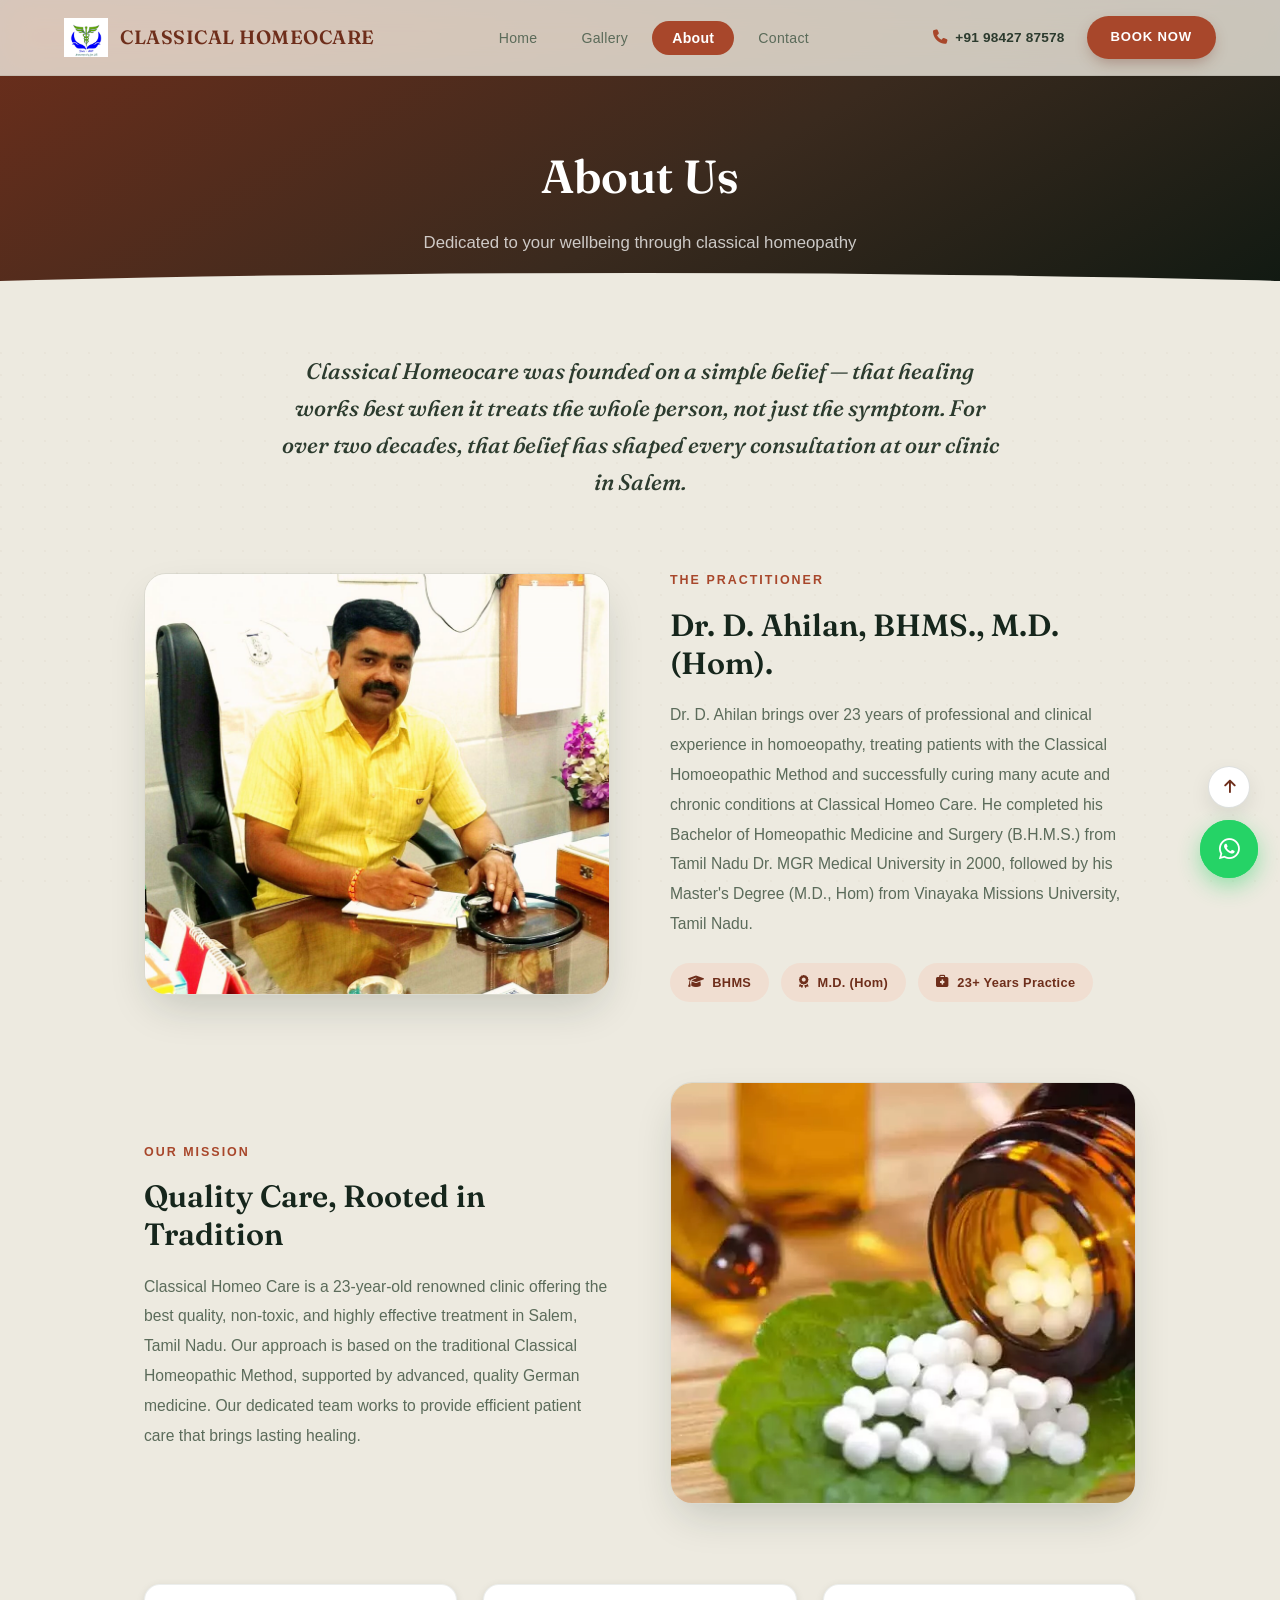
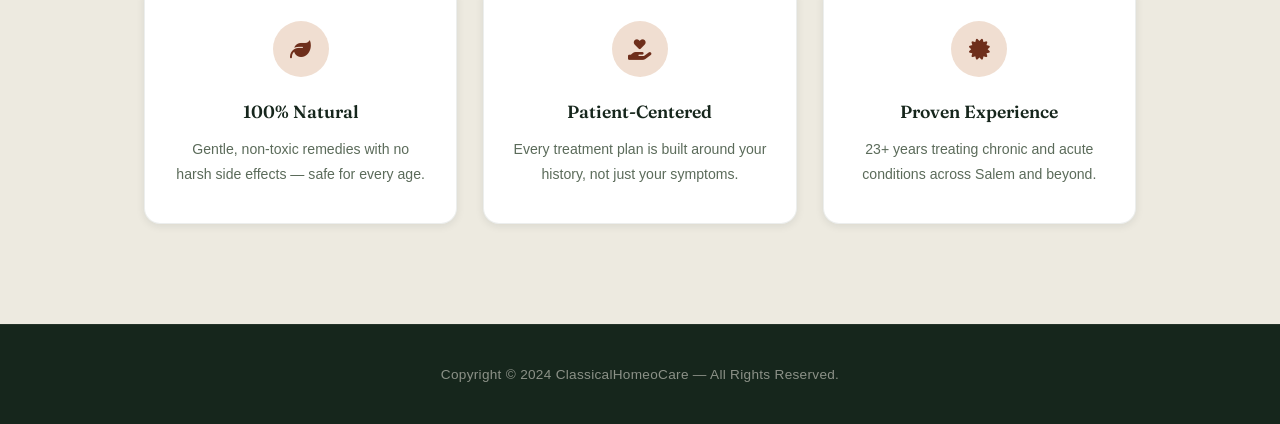
==== about/index.html @ ce307d92 "Add files via upload" ====
<!DOCTYPE html>
<html lang="en">
<head>
    <meta charset="UTF-8">
    <meta name="viewport" content="width=device-width,initial-scale=1.0">
    <meta name="description" content="Learn about Dr. D. Ahilan and Classical Homeocare - 23+ years of trusted homeopathic care in Salem, Tamil Nadu.">
    <link rel="shortcut icon" type="x-icon" href="../logo.png">
    <link rel="preconnect" href="https://fonts.googleapis.com">
    <link rel="preconnect" href="https://fonts.gstatic.com" crossorigin>
    <link href="https://fonts.googleapis.com/css2?family=Inter:wght@300;400;500;600;700&family=Fraunces:opsz,wght@9..144,500;9..144,600;9..144,700&display=swap" rel="stylesheet">
    <link rel="stylesheet" href="https://cdnjs.cloudflare.com/ajax/libs/font-awesome/6.5.1/css/all.min.css">
    <title>About — Classical Homeocare</title>
    <link rel="stylesheet" href="../style.css">
</head>
<body>
    <header class="header" id="header">
        <div class="logo-container">
            <img src="../logo.png" alt="Classical Homeocare Logo" class="logo-img">
            <a href="../" class="logo-text">CLASSICAL HOMEOCARE</a>
        </div>
        <nav class="navbar" id="navbar">
            <ul>
                <li><a href="/">Home</a></li>
                <li><a href="/gallery">Gallery</a></li>
                <li><a href="/about" class="active">About</a></li>
                <li><a href="/contact">Contact</a></li>
            </ul>
        </nav>
        <div class="header-actions">
            <a href="tel:+919842787578" class="nav-phone"><i class="fas fa-phone"></i> +91 98427 87578</a>
            <a href="https://wa.me/919842787578" target="_blank" class="nav-cta">Book Now</a>
        </div>
        <button id="menu-btn" class="menu-btn" aria-label="Toggle menu">☰</button>
    </header>

    <section class="page-hero">
        <h1>About Us</h1>
        <p>Dedicated to your wellbeing through classical homeopathy</p>
    </section>

    <section class="about-section">
        <div class="about-intro animate-on-scroll">
            <p>Classical Homeocare was founded on a simple belief — that healing works best when it treats the whole person, not just the symptom. For over two decades, that belief has shaped every consultation at our clinic in Salem.</p>
        </div>

        <div class="about-block animate-on-scroll">
            <div class="about-block-media">
                <img src="../ab1.png" alt="Dr. D. Ahilan">
            </div>
            <div class="about-block-text">
                <span class="block-eyebrow">The Practitioner</span>
                <h2>Dr. D. Ahilan, BHMS., M.D. (Hom).</h2>
                <p>Dr. D. Ahilan brings over 23 years of professional and clinical experience in homoeopathy, treating patients with the Classical Homoeopathic Method and successfully curing many acute and chronic conditions at Classical Homeo Care. He completed his Bachelor of Homeopathic Medicine and Surgery (B.H.M.S.) from Tamil Nadu Dr. MGR Medical University in 2000, followed by his Master's Degree (M.D., Hom) from Vinayaka Missions University, Tamil Nadu.</p>
                <div class="credentials-strip">
                    <span class="credential-chip"><i class="fas fa-graduation-cap"></i> BHMS</span>
                    <span class="credential-chip"><i class="fas fa-award"></i> M.D. (Hom)</span>
                    <span class="credential-chip"><i class="fas fa-briefcase-medical"></i> 23+ Years Practice</span>
                </div>
            </div>
        </div>

        <div class="about-block reverse animate-on-scroll">
            <div class="about-block-media">
                <img src="../ab2.jpg" alt="Classical Homeocare Clinic">
            </div>
            <div class="about-block-text">
                <span class="block-eyebrow">Our Mission</span>
                <h2>Quality Care, Rooted in Tradition</h2>
                <p>Classical Homeo Care is a 23-year-old renowned clinic offering the best quality, non-toxic, and highly effective treatment in Salem, Tamil Nadu. Our approach is based on the traditional Classical Homeopathic Method, supported by advanced, quality German medicine. Our dedicated team works to provide efficient patient care that brings lasting healing.</p>
            </div>
        </div>

        <div class="values-grid animate-on-scroll">
            <div class="value-card">
                <div class="value-icon"><i class="fas fa-leaf"></i></div>
                <h3>100% Natural</h3>
                <p>Gentle, non-toxic remedies with no harsh side effects — safe for every age.</p>
            </div>
            <div class="value-card">
                <div class="value-icon"><i class="fas fa-hand-holding-heart"></i></div>
                <h3>Patient-Centered</h3>
                <p>Every treatment plan is built around your history, not just your symptoms.</p>
            </div>
            <div class="value-card">
                <div class="value-icon"><i class="fas fa-certificate"></i></div>
                <h3>Proven Experience</h3>
                <p>23+ years treating chronic and acute conditions across Salem and beyond.</p>
            </div>
        </div>
    </section>

    <footer class="ft">
        <p>Copyright © 2024 ClassicalHomeoCare — All Rights Reserved.</p>
    </footer>

    <script src="../script.js"></script>
</body>
</html>
---- style.css ----
/* ═══════════════════════════════════════════════════════════
   Classical Homeocare — "Tincture" Design System
   An apothecary-glass identity: deep bottle-green grounds,
   brass dosage rings, and a rust tincture-red accent — built
   around the visual language of dilution and potency.
   ═══════════════════════════════════════════════════════════ */

/* ── Design Tokens ── */
:root {
  --paper:        #EDEAE0;
  --paper-deep:   #E1DCCB;
  --card:         #FFFFFF;
  --card-glass:   rgba(255, 255, 255, 0.88);
  --ink:          #16261C;
  --ink-soft:     #2C3B2E;
  --ink-mute:     #5B6B5A;
  --ink-faint:    #96A290;

  --sage:         #A8472B;
  --sage-deep:    #6E2E1B;
  --sage-light:   #C97A54;
  --sage-pale:    #F0DED1;

  --gold:         #B7942E;
  --gold-soft:    #DEC988;
  --clay:         #6E2E1B;
  --clay-deep:    #16261C;

  --evergreen:      #16261C;
  --evergreen-deep: #0D1811;

  --line:         rgba(22, 38, 28, 0.14);
  --line-soft:    rgba(22, 38, 28, 0.08);

  --shadow-xs:    0 1px 2px rgba(22,38,28,0.07);
  --shadow-sm:    0 2px 8px rgba(22,38,28,0.09);
  --shadow-md:    0 8px 24px -4px rgba(22,38,28,0.14);
  --shadow-lg:    0 18px 44px -10px rgba(22,38,28,0.2);
  --shadow-xl:    0 30px 70px -16px rgba(22,38,28,0.26);

  --radius-xs:    4px;
  --radius-sm:    10px;
  --radius-md:    16px;
  --radius-lg:    22px;
  --radius-pill:  999px;

  --ease:         cubic-bezier(0.4, 0, 0.2, 1);
  --ease-slow:    cubic-bezier(0.16, 1, 0.3, 1);
  --ease-bounce:  cubic-bezier(0.34, 1.56, 0.64, 1);
  --t:            0.3s var(--ease);
  --t-slow:       0.6s var(--ease-slow);

  --font-display: 'Fraunces', 'Playfair Display', Georgia, serif;
  --font-body:    'Work Sans', -apple-system, BlinkMacSystemFont, sans-serif;
  --max-width:    1200px;

  /* legacy variable aliases used elsewhere in the codebase */
  --primary: var(--sage);
  --bg: var(--paper);
}

/* ── Reset & Base ── */
*, *::before, *::after { box-sizing: border-box; margin: 0; padding: 0; }

html {
  scroll-behavior: smooth;
  font-size: 16px;
  -webkit-font-smoothing: antialiased;
  -moz-osx-font-smoothing: grayscale;
}

body {
  font-family: var(--font-body);
  color: var(--ink-soft);
  background-color: var(--paper);
  line-height: 1.7;
  overflow-x: hidden;
  position: relative;
}

/* faint botanical grain across the whole page */
body::before {
  content: '';
  position: fixed;
  inset: 0;
  pointer-events: none;
  z-index: 0;
  opacity: 0.5;
  background-image:
    radial-gradient(circle at 1px 1px, rgba(110,46,27,0.05) 1px, transparent 0);
  background-size: 22px 22px;
}

img { max-width: 100%; height: auto; display: block; }
a { color: inherit; text-decoration: none; transition: color var(--t); }
::selection { background: var(--sage-light); color: var(--sage-deep); }

::-webkit-scrollbar { width: 10px; }
::-webkit-scrollbar-track { background: var(--paper); }
::-webkit-scrollbar-thumb { background: var(--sage-light); border-radius: 10px; }

@media (prefers-reduced-motion: reduce) {
  *, *::before, *::after {
    animation-duration: 0.001ms !important;
    animation-iteration-count: 1 !important;
    transition-duration: 0.001ms !important;
    scroll-behavior: auto !important;
  }
}

/* ── Signature motif: potency ring (SVG data-uri) ── */
.ring-motif {
  position: absolute;
  inset: 0;
  pointer-events: none;
  z-index: 0;
}

.ring-motif svg { position: absolute; }

/* ── Scroll Reveal ── */
.animate-on-scroll {
  opacity: 0;
  transform: translateY(36px);
  transition: opacity 0.8s var(--ease-slow), transform 0.8s var(--ease-slow);
}
.animate-on-scroll.visible { opacity: 1; transform: translateY(0); }
.animate-on-scroll:nth-child(2) { transition-delay: 0.08s; }
.animate-on-scroll:nth-child(3) { transition-delay: 0.16s; }
.animate-on-scroll:nth-child(4) { transition-delay: 0.12s; }
.animate-on-scroll:nth-child(5) { transition-delay: 0.2s; }
.animate-on-scroll:nth-child(6) { transition-delay: 0.16s; }
.animate-on-scroll:nth-child(7) { transition-delay: 0.24s; }
.animate-on-scroll:nth-child(8) { transition-delay: 0.2s; }
.animate-on-scroll:nth-child(9) { transition-delay: 0.28s; }

/* ═══════════════════════════
   HEADER / NAVIGATION
   ═══════════════════════════ */
.header {
  position: fixed;
  top: 0;
  width: 100%;
  z-index: 1000;
  padding: 0 5%;
  height: 76px;
  background: rgba(237,234,224, 0.82);
  backdrop-filter: blur(18px) saturate(160%);
  -webkit-backdrop-filter: blur(18px) saturate(160%);
  border-bottom: 1px solid var(--line-soft);
  display: flex;
  align-items: center;
  justify-content: space-between;
  transition: all var(--t);
}

.header.scrolled {
  background: rgba(237,234,224, 0.97);
  box-shadow: var(--shadow-sm);
  height: 66px;
  border-bottom-color: var(--line);
}

.logo-container { display: flex; align-items: center; gap: 12px; }

.logo-img {
  width: 44px;
  height: 44px;
  object-fit: contain;
  transition: transform var(--t-slow);
}
.logo-container:hover .logo-img { transform: scale(1.05); }

.logo-text {
  font-family: var(--font-display);
  font-size: 1.2rem;
  font-weight: 600;
  color: var(--sage-deep);
  letter-spacing: 0.5px;
  white-space: nowrap;
}

.navbar ul { display: flex; list-style: none; gap: 4px; }

.navbar ul li a {
  font-size: 0.88rem;
  font-weight: 500;
  color: var(--ink-mute);
  position: relative;
  padding: 9px 20px;
  border-radius: var(--radius-pill);
  transition: all var(--t);
  letter-spacing: 0.3px;
}

.navbar ul li a:hover { color: var(--sage-deep); background: var(--sage-pale); }

.navbar ul li a.active {
  color: var(--card);
  background: var(--sage);
  font-weight: 600;
}

.menu-btn, #menu-btn {
  display: none;
  width: 44px;
  height: 44px;
  font-size: 1.3rem;
  background: var(--sage-pale);
  border: 1px solid var(--line);
  border-radius: var(--radius-sm);
  color: var(--sage-deep);
  cursor: pointer;
  transition: all var(--t);
  align-items: center;
  justify-content: center;
}
.menu-btn:hover, #menu-btn:hover { background: var(--sage); color: var(--card); }

.header-actions {
  display: flex;
  align-items: center;
  gap: 22px;
}

.nav-phone {
  display: flex;
  align-items: center;
  gap: 8px;
  font-size: 0.85rem;
  font-weight: 600;
  color: var(--ink-soft);
  letter-spacing: 0.2px;
  white-space: nowrap;
  transition: color var(--t);
}
.nav-phone i { color: var(--sage); font-size: 0.9rem; }
.nav-phone:hover { color: var(--sage-deep); }

.nav-cta {
  display: inline-flex;
  align-items: center;
  gap: 8px;
  padding: 10px 24px;
  background: var(--sage);
  color: var(--card);
  font-size: 0.82rem;
  font-weight: 700;
  letter-spacing: 0.8px;
  text-transform: uppercase;
  border-radius: var(--radius-pill);
  box-shadow: 0 6px 16px -4px rgba(110,46,27,0.4);
  transition: all var(--t);
  white-space: nowrap;
}
.nav-cta:hover { background: var(--sage-deep); transform: translateY(-2px); box-shadow: 0 10px 22px -4px rgba(110,46,27,0.45); }

/* ═══════════════════════════
   HERO SECTION
   ═══════════════════════════ */
.hero {
  position: relative;
  width: 100%;
  height: 92vh;
  min-height: 640px;
  overflow: hidden;
  display: flex;
  align-items: center;
  padding-top: 96px;
}

.hero .background-container {
  position: absolute;
  inset: 0;
  width: 100%;
  height: 100%;
  object-fit: cover;
  filter: brightness(0.5) saturate(1.02);
  transform: scale(1.05);
  animation: heroZoom 22s ease-in-out infinite alternate;
}

@keyframes heroZoom {
  from { transform: scale(1.05); }
  to { transform: scale(1.09); }
}

.hero-overlay {
  position: absolute;
  inset: 0;
  background: linear-gradient(
    100deg,
    rgba(9,17,12, 0.94) 0%,
    rgba(11,20,14, 0.82) 45%,
    rgba(11,20,14, 0.5) 75%,
    rgba(11,20,14, 0.32) 100%
  );
}

.hero-content, .context {
  position: relative;
  z-index: 2;
  max-width: 660px;
  padding: 0 5% 180px;
  color: var(--card);
}

.hero-eyebrow {
  display: inline-flex;
  align-items: center;
  gap: 10px;
  font-size: 0.76rem;
  font-weight: 600;
  letter-spacing: 2.5px;
  text-transform: uppercase;
  color: var(--gold-soft);
  text-shadow: 0 1px 8px rgba(0,0,0,0.4);
  margin-bottom: 22px;
  animation: fadeInUp 0.8s ease both;
}
.hero-eyebrow::before {
  content: '';
  width: 34px;
  height: 1px;
  background: var(--gold-soft);
}

.hero-content h1, .context h1 {
  font-family: var(--font-display);
  font-optical-sizing: auto;
  font-size: clamp(2.3rem, 5vw, 3.7rem);
  font-weight: 600;
  font-style: normal;
  line-height: 1.16;
  margin-bottom: 22px;
  animation: fadeInUp 0.8s 0.1s ease both;
  text-shadow: 0 2px 16px rgba(0,0,0,0.2);
}

.hero-content h1 em, .context h1 em {
  display: block;
  font-style: italic;
  font-weight: 500;
  color: var(--gold-soft);
}

.hero-content p, .context p {
  font-size: clamp(1rem, 2vw, 1.12rem);
  opacity: 0.96;
  text-shadow: 0 1px 10px rgba(0,0,0,0.45);
  margin-bottom: 38px;
  animation: fadeInUp 0.8s 0.24s ease both;
  line-height: 1.8;
  max-width: 500px;
}

.hero-actions {
  display: flex;
  align-items: stretch;
  gap: 16px;
  flex-wrap: wrap;
  animation: fadeInUp 0.8s 0.38s ease both;
}

/* CTA Buttons */
.btn,
.btn-ghost {
  display: inline-flex;
  align-items: center;
  justify-content: center;
  gap: 10px;
  padding: 16px 34px;
  border: 1px solid transparent;
  font-size: 0.82rem;
  font-weight: 700;
  font-family: var(--font-body);
  letter-spacing: 1px;
  text-transform: uppercase;
  border-radius: var(--radius-pill);
  cursor: pointer;
  transition: all var(--t);
  position: relative;
  overflow: hidden;
  line-height: 1;
  white-space: nowrap;
}

.btn {
  background: var(--sage);
  color: var(--card);
  box-shadow: 0 10px 30px -8px rgba(110,46,27,0.5);
}
.btn:hover { transform: translateY(-3px); box-shadow: 0 14px 36px -6px rgba(110,46,27,0.5); background: var(--sage-deep); }
.btn:active { transform: translateY(-1px); }

.btn-ghost {
  color: var(--ink);
  background: rgba(255,255,255,0.92);
  border-color: rgba(255,255,255,0.9);
}
.btn-ghost:hover { background: var(--card); transform: translateY(-3px); box-shadow: var(--shadow-md); }

/* Glass stat bar floating over the base of the hero photo */
.hero-stats-bar {
  position: absolute;
  left: 5%;
  right: 5%;
  bottom: 34px;
  z-index: 2;
  max-width: var(--max-width);
  margin: 0 auto;
  background: rgba(13,24,17, 0.58);
  backdrop-filter: blur(28px) brightness(0.4) saturate(110%);
  -webkit-backdrop-filter: blur(28px) brightness(0.4) saturate(110%);
  border: 1px solid rgba(255,255,255,0.14);
  border-radius: var(--radius-lg);
  box-shadow: var(--shadow-xl);
  padding: 24px 12px;
  animation: fadeInUp 0.8s 0.5s ease both;
}

/* ═══════════════════════════
   CONTENT WRAPPER
   ═══════════════════════════ */
.content { background: var(--paper); position: relative; z-index: 1; }

/* ═══════════════════════════
   INTRO SECTION
   ═══════════════════════════ */
.intro-section {
  padding: 110px 5%;
  background: var(--card);
  position: relative;
}
.intro-section::before {
  content: '';
  position: absolute;
  top: 0; left: 0; right: 0;
  height: 1px;
  background: linear-gradient(90deg, transparent, var(--gold-soft), var(--gold), var(--gold-soft), transparent);
}

.intro-content { max-width: 920px; margin: 0 auto; text-align: center; }

.intro-img {
  width: 100%;
  max-width: 600px;
  margin: 0 auto 44px;
  border-radius: var(--radius-lg);
  box-shadow: var(--shadow-xl);
  transition: transform var(--t-slow);
  border: 6px solid var(--card);
  outline: 1px solid var(--line);
}
.intro-img:hover { transform: scale(1.015); }

.intro-highlight {
  color: var(--clay-deep) !important;
  font-family: var(--font-display);
  font-size: 1.5rem !important;
  font-weight: 600 !important;
  margin-bottom: 18px;
  line-height: 1.5;
}

.intro-content p { font-size: 1.05rem; line-height: 1.9; color: var(--ink-mute); max-width: 700px; margin: 0 auto; }

/* ═══════════════════════════
   SECTION TITLE
   ═══════════════════════════ */
.section-title { text-align: center; margin-bottom: 60px; position: relative; }

.section-title h2 {
  font-family: var(--font-display);
  font-size: clamp(1.9rem, 3vw, 2.6rem);
  font-weight: 600;
  color: var(--sage-deep);
  margin-bottom: 14px;
  position: relative;
  display: inline-block;
}

/* Signature motif: dosage/potency rings, echoed behind every section heading */
.section-title h2::before {
  content: '';
  position: absolute;
  top: 50%;
  left: 50%;
  width: 150px;
  height: 150px;
  transform: translate(-50%, -52%);
  background:
    repeating-radial-gradient(circle,
      transparent 0px, transparent 9px,
      rgba(183,148,46,0.16) 10px, rgba(183,148,46,0.16) 11px);
  border-radius: 50%;
  z-index: -1;
  pointer-events: none;
}

.subtitle { display: flex; align-items: center; justify-content: center; gap: 16px; }
.subtitle-text { font-size: 0.95rem; color: var(--ink-mute); font-style: italic; letter-spacing: 0.5px; }
.dots, .left-dots, .right-dots { background: linear-gradient(90deg, transparent, var(--gold)); width: 56px; height: 1.5px; border-radius: 2px; }
.right-dots { background: linear-gradient(90deg, var(--gold), transparent); }

/* ═══════════════════════════
   STATS (inside hero-stats-bar)
   ═══════════════════════════ */
.stats-grid {
  position: relative;
  max-width: var(--max-width);
  margin: 0 auto;
  display: grid;
  grid-template-columns: repeat(4, 1fr);
  gap: 16px;
  text-align: center;
}
.stat-item { padding: 4px 12px; border-right: 1px solid rgba(255,255,255,0.16); }
.stat-item:last-child { border-right: none; }
.stat-number {
  font-family: var(--font-display);
  font-style: italic;
  font-size: clamp(1.5rem, 2.6vw, 2rem);
  font-weight: 600;
  color: var(--gold-soft);
  display: flex;
  align-items: baseline;
  justify-content: center;
  gap: 2px;
}
.stat-label {
  color: rgba(255,255,255,0.72);
  font-size: 0.72rem;
  letter-spacing: 0.5px;
  text-transform: uppercase;
  margin-top: 4px;
}

/* ═══════════════════════════
   WHY CHOOSE US
   ═══════════════════════════ */
.why-section { padding: 100px 5% 110px; background: var(--paper); }

.why-grid {
  max-width: var(--max-width);
  margin: 0 auto;
  display: grid;
  grid-template-columns: repeat(4, 1fr);
  gap: 26px;
}

.why-card {
  background: var(--card);
  border: 1px solid var(--line);
  border-top: 3px solid var(--sage);
  border-radius: var(--radius-md);
  padding: 38px 26px;
  text-align: center;
  box-shadow: var(--shadow-sm);
  transition: transform var(--t), box-shadow var(--t), border-color var(--t);
}
.why-card:hover { transform: translateY(-6px); box-shadow: var(--shadow-lg); }

.why-icon {
  width: 62px;
  height: 62px;
  margin: 0 auto 22px;
  border-radius: 50%;
  display: flex;
  align-items: center;
  justify-content: center;
  background: var(--sage-pale);
  color: var(--sage-deep);
  font-size: 1.35rem;
  box-shadow: 0 0 0 6px rgba(183,148,46,0.14);
}

.why-card h3 {
  font-family: var(--font-display);
  font-size: 1.12rem;
  font-weight: 600;
  color: var(--ink);
  margin-bottom: 10px;
}

.why-card p {
  font-size: 0.92rem;
  color: var(--ink-mute);
  line-height: 1.75;
}

/* ═══════════════════════════
   SLIDESHOW
   ═══════════════════════════ */
.slideshow-section { padding: 90px 5%; background: var(--paper-deep); }

.slideshow-container {
  max-width: 740px;
  margin: 0 auto;
  position: relative;
  border-radius: var(--radius-lg);
  overflow: hidden;
  box-shadow: var(--shadow-xl);
  border: 6px solid var(--card);
  aspect-ratio: 16 / 10;
  background: var(--ink);
}

.mySlides { display: none; animation: slideFade 0.6s ease; width: 100%; height: 100%; }

@keyframes slideFade {
  from { opacity: 0.4; transform: scale(1.02); }
  to { opacity: 1; transform: scale(1); }
}

.mySlides img { width: 100%; height: 100%; border-radius: 0; object-fit: cover; object-position: center; }

.prev, .next {
  position: absolute;
  top: 50%;
  transform: translateY(-50%);
  width: 48px;
  height: 48px;
  display: flex;
  align-items: center;
  justify-content: center;
  background: rgba(255,254,249,0.9);
  backdrop-filter: blur(8px);
  color: var(--sage-deep);
  border-radius: 50%;
  font-size: 1.15rem;
  cursor: pointer;
  box-shadow: var(--shadow-md);
  transition: all var(--t);
  border: 1px solid var(--line);
}
.prev { left: 16px; }
.next { right: 16px; }
.prev:hover, .next:hover { background: var(--sage); color: var(--card); transform: translateY(-50%) scale(1.08); }

.dots-container, .dot-container { text-align: center; padding: 26px 0; }

.dot {
  width: 9px; height: 9px; margin: 0 5px; border-radius: 50%;
  background: #D8CFBB; cursor: pointer; display: inline-block;
  transition: all var(--ease-bounce) 0.35s;
}
.dot.active, .dot:hover { background: var(--gold); transform: scale(1.4); box-shadow: 0 0 0 4px var(--gold-soft); }

/* ═══════════════════════════
   TREATMENTS SECTION
   ═══════════════════════════ */
.treatments-section { padding: 110px 5% 70px; background: var(--paper); }

.additional-info {
  display: grid;
  grid-template-columns: repeat(3, 1fr);
  gap: 26px;
  max-width: var(--max-width);
  margin: 0 auto;
}

.info-item {
  background: var(--card);
  border: 1px solid var(--line-soft);
  border-radius: var(--radius-md);
  overflow: hidden;
  box-shadow: var(--shadow-sm);
  transition: all var(--t);
  position: relative;
}
.info-item::before {
  content: '';
  position: absolute;
  top: 0; left: 0; right: 0; height: 3px;
  background: linear-gradient(90deg, var(--sage), var(--gold));
  transform: scaleX(0);
  transform-origin: left;
  transition: transform 0.5s var(--ease-slow);
  z-index: 1;
}
.info-item:hover::before { transform: scaleX(1); }
.info-item:hover { transform: translateY(-8px); box-shadow: var(--shadow-xl); border-color: var(--sage-light); }

.info-item img { width: 100%; height: 190px; object-fit: cover; transition: transform var(--t-slow); filter: saturate(1.02); }
.info-item:hover img { transform: scale(1.06); }

.info-item p { padding: 24px; font-size: 0.92rem; line-height: 1.75; text-align: left; color: var(--ink-mute); }
.info-item p b {
  display: block;
  font-family: var(--font-display);
  font-size: 1.2rem;
  font-weight: 600;
  color: var(--sage-deep);
  margin-bottom: 8px;
  text-align: left;
}

/* ═══════════════════════════
   TESTIMONIALS
   ═══════════════════════════ */
.testimonials-section { padding: 100px 5%; background: var(--paper-deep); }

.testimonial-track {
  max-width: var(--max-width);
  margin: 0 auto;
  display: grid;
  grid-template-columns: repeat(3, 1fr);
  gap: 24px;
}

.testimonial-card {
  background: var(--card);
  border-radius: var(--radius-md);
  padding: 34px 30px;
  box-shadow: var(--shadow-sm);
  border: 1px solid var(--line-soft);
  position: relative;
  transition: all var(--t);
}
.testimonial-card:hover { transform: translateY(-6px); box-shadow: var(--shadow-lg); }

.testimonial-mark {
  font-family: var(--font-display);
  font-size: 3rem;
  color: var(--gold-soft);
  line-height: 1;
  margin-bottom: 10px;
}

.testimonial-card p.quote { font-size: 0.95rem; color: var(--ink-mute); line-height: 1.8; margin-bottom: 20px; }

.testimonial-author { display: flex; align-items: center; gap: 12px; }
.testimonial-avatar {
  width: 42px; height: 42px; border-radius: 50%;
  background: var(--sage-pale);
  display: flex; align-items: center; justify-content: center;
  font-family: var(--font-display); font-weight: 600; color: var(--sage-deep);
  flex-shrink: 0;
}
.testimonial-name { font-weight: 600; font-size: 0.9rem; color: var(--ink); }
.testimonial-role { font-size: 0.78rem; color: var(--ink-faint); }
.testimonial-stars { color: var(--gold); font-size: 0.75rem; margin-top: 2px; }

/* ═══════════════════════════
   CONTACT / DOCTOR SECTION
   ═══════════════════════════ */
.contact-section {
  padding: 110px 5%;
  text-align: center;
  background: linear-gradient(150deg, var(--sage-deep) 0%, #3A2A1E 55%, var(--evergreen-deep) 100%);
  color: var(--card);
  position: relative;
  overflow: hidden;
}
.contact-section::before {
  content: '';
  position: absolute;
  top: -40%; right: -15%;
  width: 520px; height: 520px;
  border-radius: 50%;
  background: radial-gradient(circle, rgba(183,148,46,0.24), transparent 70%);
  pointer-events: none;
}
.contact-info { position: relative; z-index: 1; }

.circle-img {
  width: 200px; height: 200px; border-radius: 50%; object-fit: cover;
  border: 4px solid var(--gold);
  box-shadow: 0 0 0 8px rgba(183,148,46,0.22), var(--shadow-xl);
  margin: 0 auto 20px;
  transition: all var(--t-slow);
}
.circle-img:hover { transform: scale(1.05); box-shadow: 0 0 0 12px rgba(183,148,46,0.3), var(--shadow-xl); }

.doctor-name {
  font-family: var(--font-display);
  font-size: 1.4rem;
  font-weight: 600;
  margin-bottom: 4px;
}
.doctor-title { color: rgba(237,234,224,0.7); font-size: 0.88rem; letter-spacing: 0.4px; margin-bottom: 28px; }

.whatsapp-contact { margin-top: 10px; }

.whatsapp-link {
  display: inline-flex; align-items: center; gap: 12px;
  background: #25D366; color: white;
  padding: 16px 36px; border-radius: var(--radius-pill);
  font-size: 1rem; font-weight: 600;
  box-shadow: 0 4px 18px rgba(37,211,102,0.35);
  transition: all var(--t); letter-spacing: 0.3px;
}
.whatsapp-link:hover { background: #1EB954; transform: translateY(-3px); box-shadow: 0 8px 30px rgba(37,211,102,0.4); }

/* ═══════════════════════════
   FAQ
   ═══════════════════════════ */
.faq-section { padding: 100px 5%; background: var(--card); }
.faq-list { max-width: 780px; margin: 0 auto; display: flex; flex-direction: column; gap: 14px; }

.faq-item {
  border: 1px solid var(--line);
  border-radius: var(--radius-sm);
  background: var(--paper);
  overflow: hidden;
  transition: border-color var(--t), box-shadow var(--t);
}
.faq-item.open { border-color: var(--sage-light); box-shadow: var(--shadow-sm); }

.faq-question {
  width: 100%;
  display: flex;
  align-items: center;
  justify-content: space-between;
  gap: 16px;
  padding: 20px 24px;
  background: none;
  border: none;
  cursor: pointer;
  text-align: left;
  font-family: var(--font-body);
  font-size: 0.98rem;
  font-weight: 600;
  color: var(--ink);
}

.faq-icon {
  flex-shrink: 0;
  width: 30px; height: 30px;
  border-radius: 50%;
  background: var(--sage-pale);
  color: var(--sage-deep);
  display: flex; align-items: center; justify-content: center;
  font-size: 1rem;
  transition: transform var(--t), background var(--t), color var(--t);
}
.faq-item.open .faq-icon { transform: rotate(45deg); background: var(--sage); color: var(--card); }

.faq-answer {
  max-height: 0;
  overflow: hidden;
  transition: max-height 0.4s var(--ease-slow);
}
.faq-answer-inner { padding: 0 24px 22px; color: var(--ink-mute); font-size: 0.92rem; line-height: 1.8; }

/* ═══════════════════════════
   CLINIC INFO SECTION
   ═══════════════════════════ */
.clinic-info-section { background: var(--paper-deep); }

.contact1-details { padding: 70px 5% 30px; text-align: center; }

.clinic-name { font-family: var(--font-display); font-size: 1.7rem; font-weight: 600; color: var(--sage-deep); margin-bottom: 8px; }
.clinic-address { color: var(--ink-mute); font-size: 1rem; max-width: 500px; margin: 0 auto; line-height: 1.6; }

.info { padding: 20px 5% 70px; text-align: center; }
.working-hours-title { font-family: var(--font-display); font-size: 1.4rem; font-weight: 600; color: var(--ink); margin-bottom: 26px; }

.hours-container {
  display: grid;
  grid-template-columns: 1fr auto 1fr;
  max-width: 420px;
  margin: 0 auto;
  gap: 11px 20px;
  padding: 26px 34px;
  background: var(--card);
  border-radius: var(--radius-md);
  border: 1px solid var(--line);
  box-shadow: var(--shadow-sm);
}
.hours-day { text-align: right; font-weight: 600; font-size: 0.92rem; color: var(--ink); }
.h { text-align: center; color: var(--gold); }
.hours-time { text-align: left; font-size: 0.92rem; color: var(--ink-mute); }

/* ═══════════════════════════
   SOCIAL / FOLLOW SECTION
   ═══════════════════════════ */
.follow-us { text-align: center; padding: 60px 5% 80px; background: var(--paper-deep); }
.follow-us h2 { font-family: var(--font-display); font-size: 1.5rem; font-weight: 600; color: var(--ink); margin-bottom: 26px; }

.wrapper { display: flex; justify-content: center; gap: 16px; }

.button {
  width: 52px; height: 52px; border-radius: 50%;
  display: flex; align-items: center; justify-content: center;
  background: var(--card);
  border: 1px solid var(--line);
  transition: all var(--ease-bounce) 0.35s;
  box-shadow: var(--shadow-xs);
}
.button:hover { transform: translateY(-5px) scale(1.08); box-shadow: var(--shadow-lg); }
.button .icon { font-size: 1.15rem; color: var(--ink-mute); transition: color var(--t); }

.button:nth-child(1):hover { background: #1877F2; border-color: #1877F2; }
.button:nth-child(1):hover .icon { color: white; }
.button:nth-child(2):hover { background: linear-gradient(45deg, #f09433, #e6683c, #dc2743, #cc2366, #bc1888); border-color: transparent; }
.button:nth-child(2):hover .icon { color: white; }
.button:nth-child(3):hover { background: #25D366; border-color: #25D366; }
.button:nth-child(3):hover .icon { color: white; }

/* ═══════════════════════════
   FOOTER
   ═══════════════════════════ */
.ft {
  background: var(--ink);
  color: rgba(237,234,224,0.55);
  padding: 38px 5%;
  text-align: center;
  font-size: 0.85rem;
  border-top: 1px solid rgba(255,255,255,0.06);
  letter-spacing: 0.3px;
}

/* ═══════════════════════════
   FLOATING ACTION BUTTONS
   ═══════════════════════════ */
.floating-actions {
  position: fixed;
  right: 22px;
  bottom: 22px;
  z-index: 900;
  display: flex;
  flex-direction: column;
  align-items: center;
  gap: 12px;
}

.fab-whatsapp {
  width: 58px; height: 58px;
  border-radius: 50%;
  background: #25D366;
  color: white;
  display: flex; align-items: center; justify-content: center;
  font-size: 1.5rem;
  box-shadow: 0 8px 22px rgba(37,211,102,0.45);
  position: relative;
  transition: transform var(--t);
}
.fab-whatsapp:hover { transform: scale(1.08); }
.fab-whatsapp::after {
  content: '';
  position: absolute;
  inset: 0;
  border-radius: 50%;
  border: 2px solid #25D366;
  animation: fabPulse 2.4s ease-out infinite;
}
@keyframes fabPulse {
  0% { transform: scale(1); opacity: 0.7; }
  100% { transform: scale(1.7); opacity: 0; }
}

.fab-top {
  width: 42px; height: 42px;
  border-radius: 50%;
  background: var(--card);
  color: var(--sage-deep);
  border: 1px solid var(--line);
  display: flex; align-items: center; justify-content: center;
  font-size: 0.95rem;
  box-shadow: var(--shadow-md);
  cursor: pointer;
  opacity: 0;
  visibility: hidden;
  transform: translateY(10px);
  transition: all var(--t);
}
.fab-top.visible { opacity: 1; visibility: visible; transform: translateY(0); }
.fab-top:hover { background: var(--sage); color: var(--card); }

/* ═══════════════════════════
   PAGE HERO (Sub-pages)
   ═══════════════════════════ */
.page-hero {
  background: linear-gradient(150deg, var(--sage-deep) 0%, #3A2A1E 55%, var(--evergreen-deep) 100%);
  padding: 138px 5% 76px;
  text-align: center;
  color: var(--card);
  position: relative;
  overflow: hidden;
}
.page-hero::after {
  content: '';
  position: absolute;
  bottom: -60px; left: 50%;
  transform: translateX(-50%);
  width: 200%; height: 120px;
  background: var(--paper);
  border-radius: 50% 50% 0 0;
}
.page-hero h1 {
  font-family: var(--font-display);
  font-weight: 600;
  font-size: clamp(2.1rem, 4vw, 2.9rem);
  margin-bottom: 12px;
  position: relative;
}
.page-hero p { font-size: 1.05rem; opacity: 0.75; position: relative; }

/* ═══════════════════════════
   ABOUT PAGE
   ═══════════════════════════ */
.about-section { padding: 20px 5% 100px; max-width: 1120px; margin: 0 auto; }

.about-intro {
  max-width: 720px;
  margin: 0 auto 64px;
  text-align: center;
}
.about-intro p {
  font-family: var(--font-display);
  font-style: italic;
  font-weight: 500;
  font-size: clamp(1.15rem, 2vw, 1.4rem);
  color: var(--ink-soft);
  line-height: 1.65;
}

.about-block {
  display: grid;
  grid-template-columns: 1fr 1fr;
  gap: 60px;
  align-items: center;
  margin-bottom: 80px;
}
.about-block.reverse .about-block-media { order: 2; }
.about-block.reverse .about-block-text { order: 1; }

.about-block-media { border-radius: var(--radius-lg); overflow: hidden; box-shadow: var(--shadow-lg); border: 1px solid var(--line-soft); }
.about-block-media img {
  width: 100%;
  height: 420px;
  object-fit: cover;
  display: block;
  transition: transform var(--t-slow);
}
.about-block-media:hover img { transform: scale(1.04); }

.block-eyebrow {
  display: inline-block;
  font-size: 0.78rem;
  font-weight: 700;
  letter-spacing: 2px;
  text-transform: uppercase;
  color: var(--sage);
  margin-bottom: 14px;
}

.about-block-text h2 {
  font-family: var(--font-display);
  font-weight: 600;
  font-size: clamp(1.6rem, 2.4vw, 2rem);
  color: var(--ink);
  margin-bottom: 18px;
  line-height: 1.25;
}
.about-block-text p {
  font-size: 0.98rem;
  line-height: 1.9;
  color: var(--ink-mute);
}

.credentials-strip {
  display: flex;
  flex-wrap: wrap;
  gap: 12px;
  margin-top: 24px;
}
.credential-chip {
  display: inline-flex;
  align-items: center;
  gap: 8px;
  padding: 9px 18px;
  background: var(--sage-pale);
  color: var(--sage-deep);
  border-radius: var(--radius-pill);
  font-size: 0.8rem;
  font-weight: 600;
  letter-spacing: 0.3px;
}

/* Values row */
.values-grid {
  display: grid;
  grid-template-columns: repeat(3, 1fr);
  gap: 26px;
  margin-top: 20px;
}
.value-card {
  background: var(--card);
  border: 1px solid var(--line-soft);
  border-radius: var(--radius-md);
  padding: 36px 28px;
  text-align: center;
  box-shadow: var(--shadow-sm);
  transition: all var(--t);
}
.value-card:hover { transform: translateY(-8px); box-shadow: var(--shadow-lg); border-color: var(--sage-light); }
.value-icon {
  width: 56px; height: 56px;
  border-radius: 50%;
  background: var(--sage-pale);
  color: var(--sage-deep);
  display: flex; align-items: center; justify-content: center;
  font-size: 1.3rem;
  margin: 0 auto 20px;
}
.value-card h3 {
  font-family: var(--font-display);
  font-weight: 600;
  font-size: 1.1rem;
  color: var(--ink);
  margin-bottom: 10px;
}
.value-card p { font-size: 0.88rem; color: var(--ink-mute); line-height: 1.75; }

/* ═══════════════════════════
   GALLERY PAGE
   ═══════════════════════════ */
.gallery-section { padding: 20px 5% 90px; }

.gallery-intro {
  max-width: 700px;
  margin: 0 auto 40px;
  text-align: center;
}
.gallery-intro p {
  color: var(--ink-mute);
  font-size: 1rem;
  line-height: 1.8;
}

/* Filter tabs */
.gallery-filters {
  display: flex;
  flex-wrap: wrap;
  justify-content: center;
  gap: 10px;
  max-width: var(--max-width);
  margin: 0 auto 40px;
}
.gallery-filter {
  padding: 10px 22px;
  border-radius: var(--radius-pill);
  border: 1px solid var(--line);
  background: var(--card);
  color: var(--ink-mute);
  font-size: 0.85rem;
  font-weight: 600;
  letter-spacing: 0.3px;
  cursor: pointer;
  transition: all var(--t);
}
.gallery-filter:hover { border-color: var(--sage-light); color: var(--sage-deep); }
.gallery-filter.active { background: var(--sage); border-color: var(--sage); color: var(--card); }

.gallery-meta {
  display: flex;
  align-items: center;
  justify-content: space-between;
  max-width: var(--max-width);
  margin: 0 auto 22px;
  font-size: 0.82rem;
  color: var(--ink-faint);
  letter-spacing: 0.4px;
  text-transform: uppercase;
}
.gallery-meta span { color: var(--sage-deep); font-weight: 700; }

/* Editorial masonry via CSS columns */
.gallery-container {
  display: grid;
  grid-template-columns: repeat(3, 1fr);
  gap: 22px;
  max-width: var(--max-width);
  margin: 0 auto;
}

.gallery-item {
  position: relative;
  overflow: hidden;
  border-radius: var(--radius-md);
  box-shadow: var(--shadow-sm);
  transition: all var(--t);
  cursor: pointer;
  border: 1px solid var(--line-soft);
  aspect-ratio: 4 / 3.4;
}
.gallery-item:hover { transform: translateY(-6px); box-shadow: var(--shadow-lg); }
.gallery-item:focus-visible {
  outline: 2px solid var(--sage);
  outline-offset: 3px;
}
.gallery-item::after {
  content: '';
  position: absolute;
  inset: 0;
  background: linear-gradient(to top, rgba(22,38,28,0.72) 0%, rgba(22,38,28,0.1) 45%, transparent 65%);
  opacity: 0;
  transition: opacity var(--t);
}
.gallery-item:hover::after,
.gallery-item:focus-visible::after { opacity: 1; }

.gallery-caption {
  position: absolute;
  left: 18px;
  right: 18px;
  bottom: 16px;
  z-index: 1;
  display: flex;
  align-items: center;
  gap: 8px;
  color: var(--card);
  font-size: 0.85rem;
  font-weight: 600;
  letter-spacing: 0.3px;
  opacity: 0;
  transform: translateY(8px);
  transition: all var(--t);
}
.gallery-item:hover .gallery-caption,
.gallery-item:focus-visible .gallery-caption { opacity: 1; transform: translateY(0); }
.gallery-caption i { font-size: 0.78rem; color: var(--gold-soft); }

.gallery-item img {
  width: 100%;
  height: 100%;
  object-fit: cover;
  display: block;
  transition: transform 0.6s var(--ease-slow);
}
.gallery-item:hover img,
.gallery-item:focus-visible img { transform: scale(1.06); }

/* Lightbox */
.lightbox {
  position: fixed;
  inset: 0;
  z-index: 2000;
  background: rgba(13,24,17,0.92);
  display: flex;
  align-items: center;
  justify-content: center;
  opacity: 0;
  visibility: hidden;
  transition: opacity var(--t);
  padding: 5%;
}
.lightbox.open { opacity: 1; visibility: visible; }
.lightbox-frame {
  position: relative;
  display: flex;
  flex-direction: column;
  align-items: center;
  max-width: 90vw;
}
.lightbox img {
  max-width: 90vw;
  max-height: 78vh;
  border-radius: var(--radius-sm);
  box-shadow: var(--shadow-xl);
}
.lightbox-counter {
  margin-top: 16px;
  color: rgba(237,234,224,0.75);
  font-size: 0.82rem;
  letter-spacing: 1px;
  text-transform: uppercase;
}
.lightbox-close, .lightbox-prev, .lightbox-next {
  position: absolute;
  color: rgba(237,234,224,0.85);
  background: rgba(255,255,255,0.08);
  border: 1px solid rgba(255,255,255,0.2);
  border-radius: 50%;
  width: 46px; height: 46px;
  display: flex; align-items: center; justify-content: center;
  cursor: pointer;
  font-size: 1.1rem;
  transition: all var(--t);
}
.lightbox-close:hover, .lightbox-prev:hover, .lightbox-next:hover { background: var(--sage); color: var(--card); }
.lightbox-close { top: -58px; right: 0; }
.lightbox-prev { left: -60px; top: 40%; transform: translateY(-50%); }
.lightbox-next { right: -60px; top: 40%; transform: translateY(-50%); }

/* ═══════════════════════════
   KEYFRAME ANIMATIONS
   ═══════════════════════════ */
@keyframes fadeInUp { from { opacity: 0; transform: translateY(30px); } to { opacity: 1; transform: translateY(0); } }
@keyframes fadeIn { from { opacity: 0; } to { opacity: 1; } }

/* ═══════════════════════════
   RESPONSIVE — TABLET (1024px)
   ═══════════════════════════ */
@media (max-width: 1024px) {
  .additional-info { grid-template-columns: repeat(2, 1fr); }
  .gallery-container { grid-template-columns: repeat(2, 1fr); }
  .about-block { gap: 40px; }
  .about-block-media img { height: 340px; }
  .values-grid { gap: 18px; }
  .testimonial-track { grid-template-columns: repeat(2, 1fr); }
  .stats-grid { grid-template-columns: repeat(2, 1fr); row-gap: 30px; }
  .stat-item:nth-child(2) { border-right: none; }
  .intro-section, .treatments-section, .contact-section, .testimonials-section, .faq-section {
    padding-top: 76px;
    padding-bottom: 76px;
  }
}

/* ═══════════════════════════
   RESPONSIVE — MOBILE (768px)
   ═══════════════════════════ */
@media (max-width: 768px) {
  .menu-btn, #menu-btn { display: flex; }

  .navbar {
    position: absolute;
    top: 100%;
    left: 0; right: 0;
    background: rgba(237,234,224,0.98);
    backdrop-filter: blur(20px);
    box-shadow: var(--shadow-lg);
    max-height: 0;
    overflow: hidden;
    transition: max-height 0.4s var(--ease-slow);
    border-bottom-left-radius: var(--radius-md);
    border-bottom-right-radius: var(--radius-md);
    border-top: 1px solid var(--line-soft);
  }
  .navbar.active { max-height: 400px; }
  .navbar ul { flex-direction: column; padding: 16px 20px; gap: 4px; }
  .navbar ul li a { display: block; padding: 14px 18px; border-radius: var(--radius-sm); font-size: 1rem; }

  .header-actions { gap: 10px; }
  .nav-phone { display: none; }
  .nav-cta { padding: 9px 16px; font-size: 0.72rem; }

  .hero { height: 84vh; min-height: 560px; padding-top: 84px; }
  .btn, .btn-ghost { padding: 14px 30px; font-size: 0.78rem; }

  .hero-stats-bar { padding: 16px 8px; bottom: 20px; border-radius: var(--radius-md); }
  .stat-item { padding: 2px 6px; }

  .why-grid { grid-template-columns: repeat(2, 1fr); }
  .why-section { padding: 76px 5% 80px; }

  .additional-info { grid-template-columns: 1fr; gap: 18px; }
  .testimonial-track { grid-template-columns: 1fr; }
  .gallery-container { grid-template-columns: repeat(2, 1fr); gap: 14px; }
  .gallery-filters { gap: 8px; }
  .gallery-filter { padding: 8px 16px; font-size: 0.8rem; }

  .stats-grid { grid-template-columns: repeat(2, 1fr); }

  .circle-img { width: 160px; height: 160px; }
  .slideshow-container { max-width: 92%; }

  .intro-section, .treatments-section, .contact-section, .contact1-details,
  .info, .gallery-section, .testimonials-section, .faq-section {
    padding-top: 58px;
    padding-bottom: 58px;
  }

  .about-block { grid-template-columns: 1fr; gap: 26px; margin-bottom: 50px; }
  .about-block.reverse .about-block-media,
  .about-block.reverse .about-block-text { order: initial; }
  .about-block-media img { height: 260px; }
  .values-grid { grid-template-columns: 1fr; gap: 18px; }

  .page-hero { padding: 112px 5% 52px; }
  .hours-container { padding: 20px 22px; }

  .floating-actions { right: 16px; bottom: 16px; }
  .fab-whatsapp { width: 52px; height: 52px; font-size: 1.35rem; }

  .lightbox-frame { max-width: 100vw; }
  .lightbox img { max-height: 68vh; }
  .lightbox-prev, .lightbox-next { width: 40px; height: 40px; background: rgba(13,24,17,0.55); }
  .lightbox-close { top: -50px; right: 0; width: 40px; height: 40px; }
  .lightbox-prev { left: 8px; top: 34vh; }
  .lightbox-next { right: 8px; top: 34vh; }
}

/* ═══════════════════════════
   RESPONSIVE — SMALL MOBILE (480px)
   ═══════════════════════════ */
@media (max-width: 480px) {
  .hero { height: 68vh; min-height: 420px; padding-top: 76px; }
  .logo-text { font-size: 0.92rem; letter-spacing: 0.5px; }
  .logo-img { width: 36px; height: 36px; }
  .header { height: 62px; padding: 0 4%; }

  .section-title h2 { font-size: 1.55rem; }
  .info-item img { height: 160px; }

  .why-grid { grid-template-columns: 1fr; }
  .why-card { padding: 30px 22px; }

  .gallery-container { grid-template-columns: 1fr; gap: 16px; }
  .gallery-item { aspect-ratio: 16 / 10; }

  .stats-grid { grid-template-columns: 1fr 1fr; gap: 22px 12px; }
  .stat-number { font-size: 1.7rem; }

  .intro-section, .treatments-section, .contact-section, .contact1-details, .info,
  .testimonials-section, .faq-section {
    padding-top: 42px;
    padding-bottom: 42px;
  }

  .about-block-media img { height: 200px; }
  .value-card { padding: 28px 20px; }

  .page-hero { padding: 96px 5% 42px; }
  .page-hero h1 { font-size: 1.6rem; }

  .whatsapp-link { padding: 14px 28px; font-size: 0.9rem; }

  .hours-container { gap: 8px 12px; padding: 18px; }
  .hours-day, .hours-time { font-size: 0.85rem; }

  .faq-question { font-size: 0.9rem; padding: 16px 18px; }
  .faq-answer-inner { padding: 0 18px 18px; }
}

/* ═══════════════════════════
   EXTRA-NARROW PHONES
   ═══════════════════════════ */
@media (max-width: 360px) {
  .logo-container { gap: 8px; }
  .logo-text { font-size: 0.78rem; letter-spacing: 0.2px; }
  .logo-img { width: 30px; height: 30px; }
  .header { padding: 0 3%; }
  .nav-cta { padding: 8px 12px; font-size: 0.66rem; letter-spacing: 0.4px; }

  .hero-content h1, .context h1 { font-size: 1.9rem; }
  .stats-grid { grid-template-columns: 1fr 1fr; gap: 18px 8px; }
  .stat-number { font-size: 1.4rem; }
}
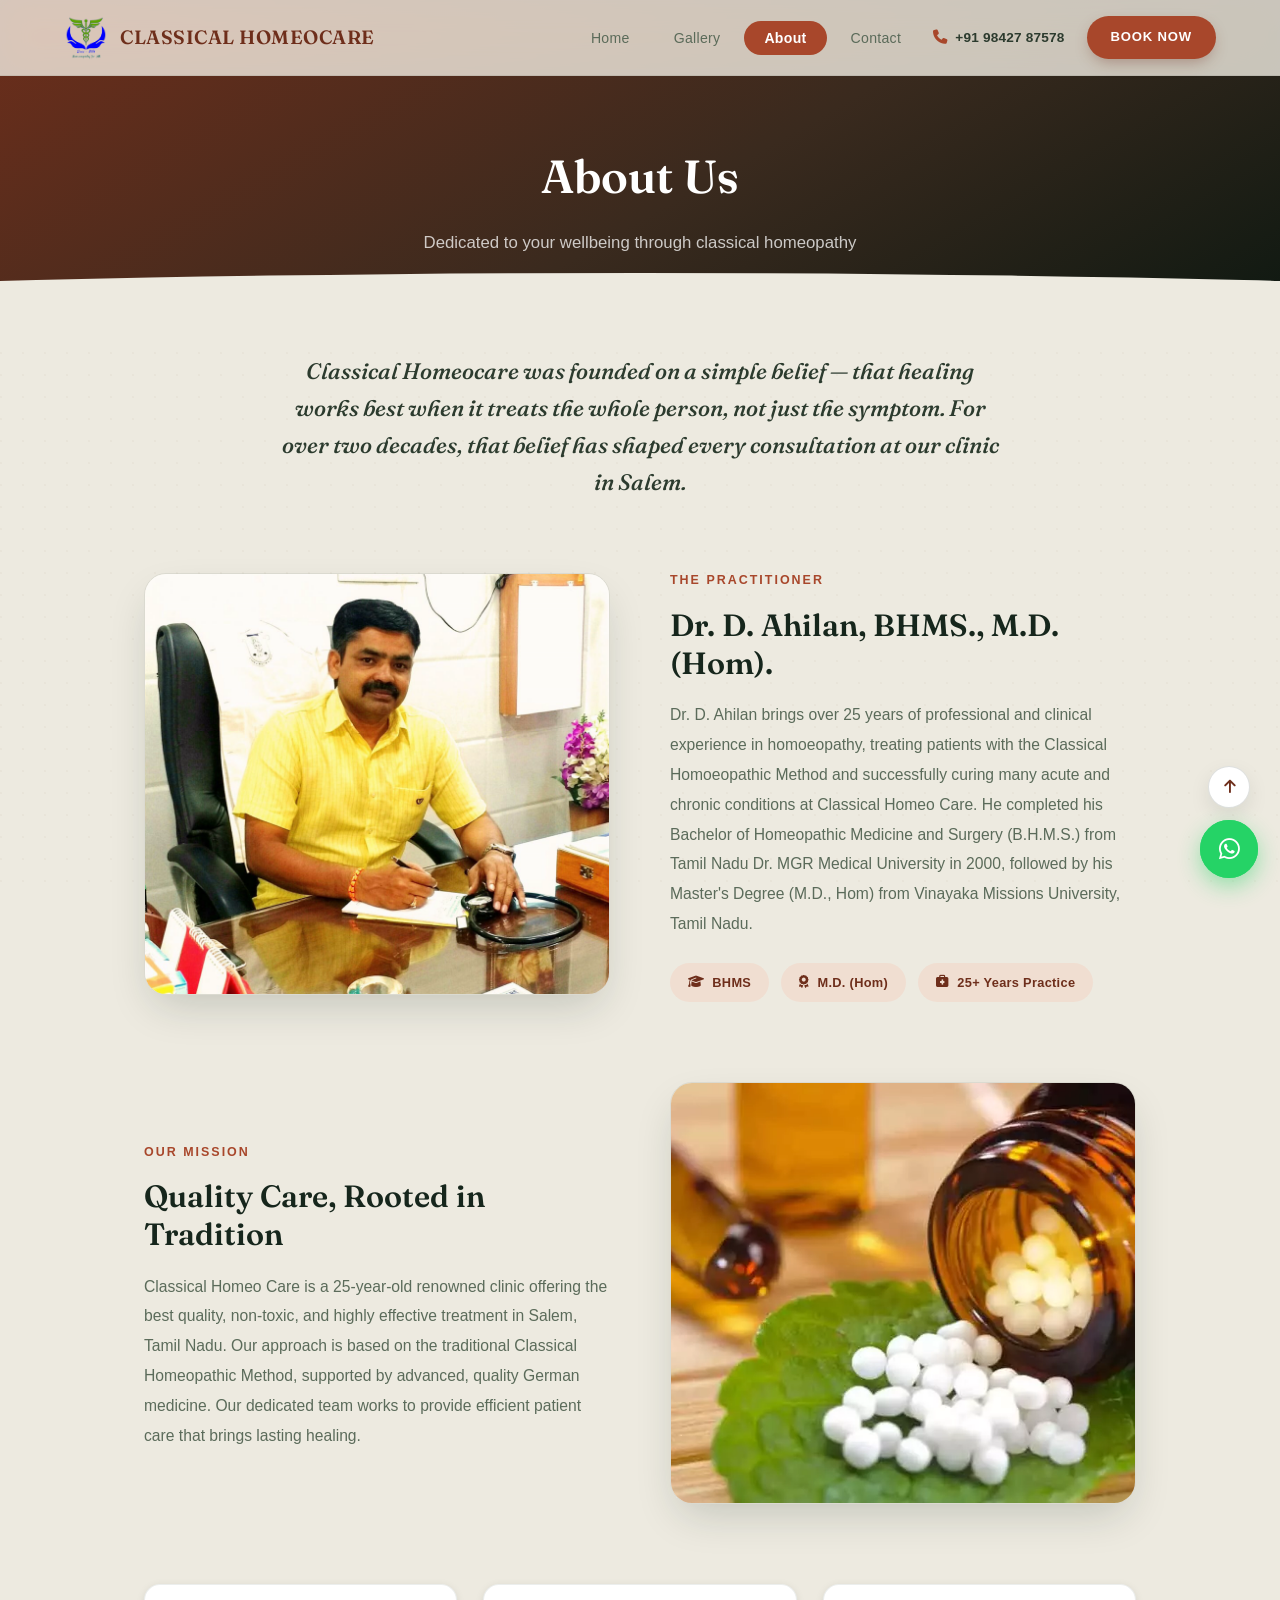
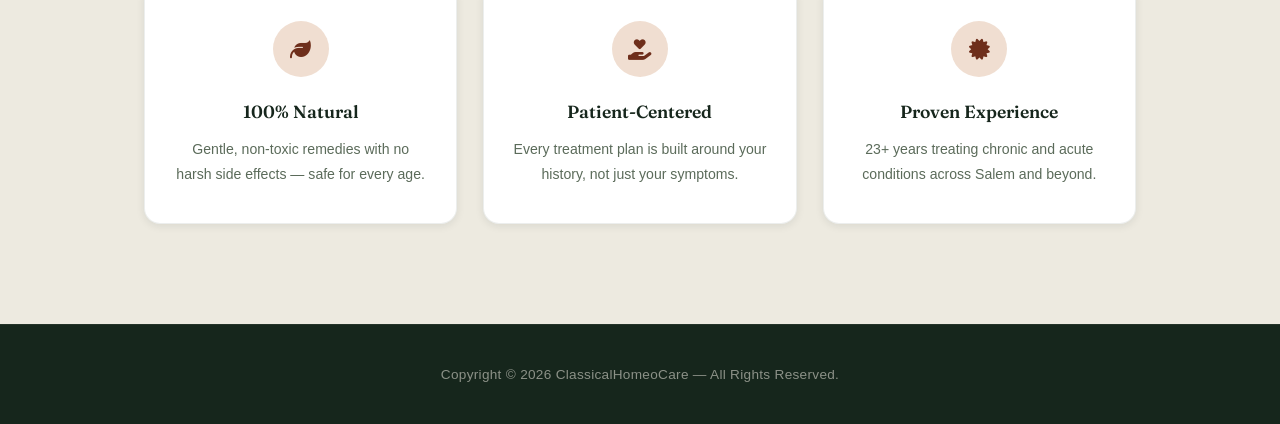
==== commit 6bfda99a: "Add files via upload" ====
--- a/about/index.html
+++ b/about/index.html
@@ -50,11 +50,11 @@
             <div class="about-block-text">
                 <span class="block-eyebrow">The Practitioner</span>
                 <h2>Dr. D. Ahilan, BHMS., M.D. (Hom).</h2>
-                <p>Dr. D. Ahilan brings over 23 years of professional and clinical experience in homoeopathy, treating patients with the Classical Homoeopathic Method and successfully curing many acute and chronic conditions at Classical Homeo Care. He completed his Bachelor of Homeopathic Medicine and Surgery (B.H.M.S.) from Tamil Nadu Dr. MGR Medical University in 2000, followed by his Master's Degree (M.D., Hom) from Vinayaka Missions University, Tamil Nadu.</p>
+                <p>Dr. D. Ahilan brings over 25 years of professional and clinical experience in homoeopathy, treating patients with the Classical Homoeopathic Method and successfully curing many acute and chronic conditions at Classical Homeo Care. He completed his Bachelor of Homeopathic Medicine and Surgery (B.H.M.S.) from Tamil Nadu Dr. MGR Medical University in 2000, followed by his Master's Degree (M.D., Hom) from Vinayaka Missions University, Tamil Nadu.</p>
                 <div class="credentials-strip">
                     <span class="credential-chip"><i class="fas fa-graduation-cap"></i> BHMS</span>
                     <span class="credential-chip"><i class="fas fa-award"></i> M.D. (Hom)</span>
-                    <span class="credential-chip"><i class="fas fa-briefcase-medical"></i> 23+ Years Practice</span>
+                    <span class="credential-chip"><i class="fas fa-briefcase-medical"></i> 25+ Years Practice</span>
                 </div>
             </div>
         </div>
@@ -66,7 +66,7 @@
             <div class="about-block-text">
                 <span class="block-eyebrow">Our Mission</span>
                 <h2>Quality Care, Rooted in Tradition</h2>
-                <p>Classical Homeo Care is a 23-year-old renowned clinic offering the best quality, non-toxic, and highly effective treatment in Salem, Tamil Nadu. Our approach is based on the traditional Classical Homeopathic Method, supported by advanced, quality German medicine. Our dedicated team works to provide efficient patient care that brings lasting healing.</p>
+                <p>Classical Homeo Care is a 25-year-old renowned clinic offering the best quality, non-toxic, and highly effective treatment in Salem, Tamil Nadu. Our approach is based on the traditional Classical Homeopathic Method, supported by advanced, quality German medicine. Our dedicated team works to provide efficient patient care that brings lasting healing.</p>
             </div>
         </div>
 
@@ -90,7 +90,7 @@
     </section>
 
     <footer class="ft">
-        <p>Copyright © 2024 ClassicalHomeoCare — All Rights Reserved.</p>
+        <p>Copyright © 2026 ClassicalHomeoCare — All Rights Reserved.</p>
     </footer>
 
     <script src="../script.js"></script>
--- a/style.css
+++ b/style.css
@@ -151,6 +151,8 @@
   display: flex;
   align-items: center;
   justify-content: space-between;
+  gap: 12px;
+  flex-wrap: nowrap;
   transition: all var(--t);
 }
 
@@ -161,12 +163,13 @@
   border-bottom-color: var(--line);
 }
 
-.logo-container { display: flex; align-items: center; gap: 12px; }
+.logo-container { display: flex; align-items: center; gap: 12px; min-width: 0; flex: 1 1 auto; }
 
 .logo-img {
   width: 44px;
   height: 44px;
   object-fit: contain;
+  flex-shrink: 0;
   transition: transform var(--t-slow);
 }
 .logo-container:hover .logo-img { transform: scale(1.05); }
@@ -178,6 +181,9 @@
   color: var(--sage-deep);
   letter-spacing: 0.5px;
   white-space: nowrap;
+  overflow: hidden;
+  text-overflow: ellipsis;
+  min-width: 0;
 }
 
 .navbar ul { display: flex; list-style: none; gap: 4px; }
@@ -214,6 +220,7 @@
   transition: all var(--t);
   align-items: center;
   justify-content: center;
+  flex-shrink: 0;
 }
 .menu-btn:hover, #menu-btn:hover { background: var(--sage); color: var(--card); }
 
@@ -221,6 +228,7 @@
   display: flex;
   align-items: center;
   gap: 22px;
+  flex-shrink: 0;
 }
 
 .nav-phone {
@@ -1334,12 +1342,37 @@
   .navbar ul { flex-direction: column; padding: 16px 20px; gap: 4px; }
   .navbar ul li a { display: block; padding: 14px 18px; border-radius: var(--radius-sm); font-size: 1rem; }
 
-  .header-actions { gap: 10px; }
+  .header-actions { gap: 8px; }
   .nav-phone { display: none; }
-  .nav-cta { padding: 9px 16px; font-size: 0.72rem; }
-
-  .hero { height: 84vh; min-height: 560px; padding-top: 84px; }
+  .nav-cta { padding: 9px 14px; font-size: 0.7rem; letter-spacing: 0.4px; }
+
+  .hero {
+    height: auto;
+    min-height: 560px;
+    padding-top: 84px;
+    padding-bottom: 36px;
+    flex-direction: column;
+    justify-content: flex-start;
+  }
   .btn, .btn-ghost { padding: 14px 30px; font-size: 0.78rem; }
+  .hero-content, .context { padding-bottom: 28px; }
+
+  .hero-stats-bar {
+    position: static;
+    left: auto; right: auto; bottom: auto;
+    width: 90%;
+    margin: 24px auto 0;
+  }
+  .hero-actions {
+    flex-direction: column;
+    align-items: stretch;
+    width: 100%;
+    max-width: 340px;
+  }
+  .btn, .btn-ghost {
+    width: 100%;
+    justify-content: center;
+  }
 
   .hero-stats-bar { padding: 16px 8px; bottom: 20px; border-radius: var(--radius-md); }
   .stat-item { padding: 2px 6px; }
@@ -1388,10 +1421,11 @@
    RESPONSIVE — SMALL MOBILE (480px)
    ═══════════════════════════ */
 @media (max-width: 480px) {
-  .hero { height: 68vh; min-height: 420px; padding-top: 76px; }
-  .logo-text { font-size: 0.92rem; letter-spacing: 0.5px; }
-  .logo-img { width: 36px; height: 36px; }
-  .header { height: 62px; padding: 0 4%; }
+  .hero { height: auto; min-height: 460px; padding-top: 76px; }
+  .logo-text { font-size: 0.78rem; letter-spacing: 0.2px; }
+  .logo-img { width: 32px; height: 32px; }
+  .header { height: 62px; padding: 0 3%; gap: 8px; }
+  .nav-cta { padding: 8px 12px; font-size: 0.64rem; letter-spacing: 0.3px; }
 
   .section-title h2 { font-size: 1.55rem; }
   .info-item img { height: 160px; }
@@ -1439,4 +1473,4 @@
   .hero-content h1, .context h1 { font-size: 1.9rem; }
   .stats-grid { grid-template-columns: 1fr 1fr; gap: 18px 8px; }
   .stat-number { font-size: 1.4rem; }
-}
+}
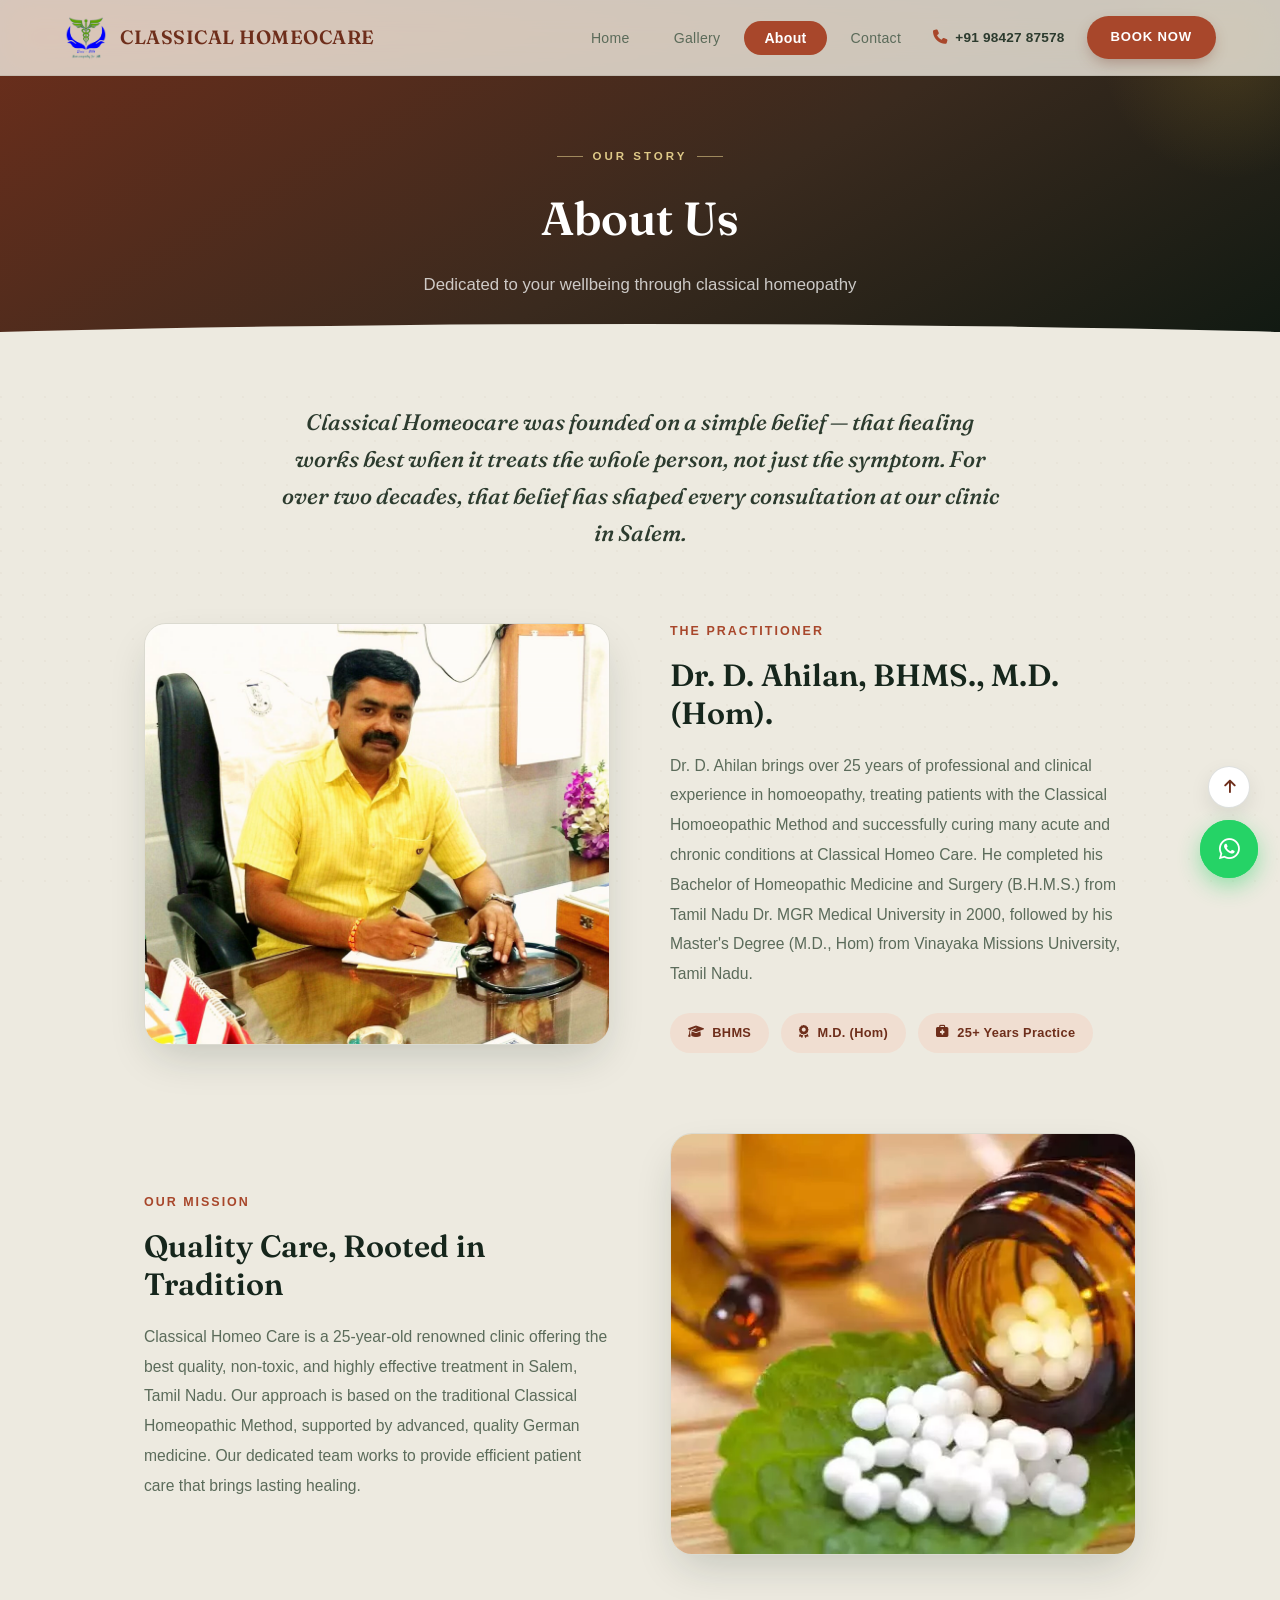
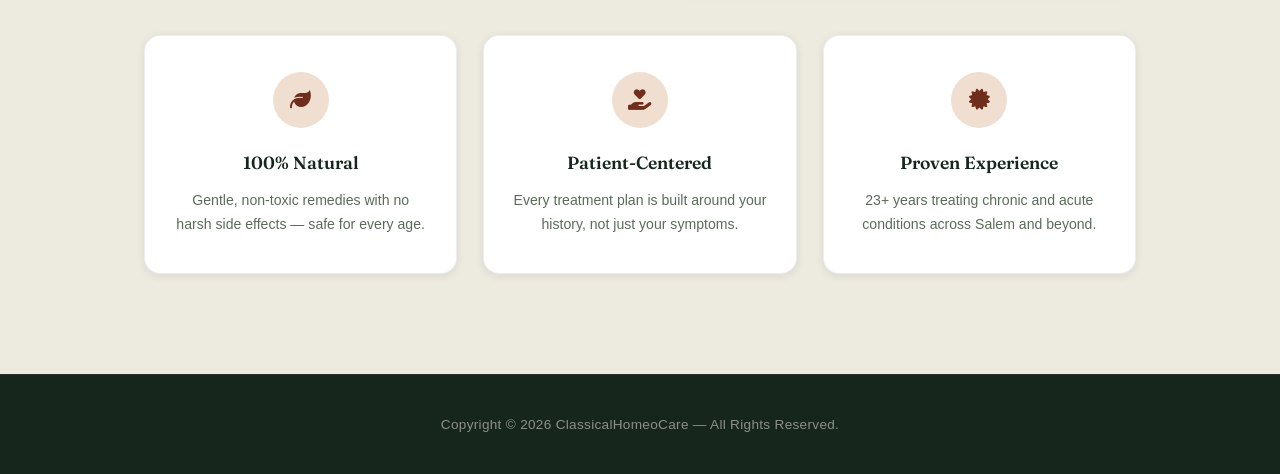
==== commit df8f29bb: "Update index.html" ====
--- a/about/index.html
+++ b/about/index.html
@@ -34,6 +34,7 @@
     </header>
 
     <section class="page-hero">
+        <span class="page-hero-eyebrow">Our Story</span>
         <h1>About Us</h1>
         <p>Dedicated to your wellbeing through classical homeopathy</p>
     </section>
@@ -95,4 +96,4 @@
 
     <script src="../script.js"></script>
 </body>
-</html>+</html>
--- a/style.css
+++ b/style.css
@@ -982,11 +982,19 @@
    ═══════════════════════════ */
 .page-hero {
   background: linear-gradient(150deg, var(--sage-deep) 0%, #3A2A1E 55%, var(--evergreen-deep) 100%);
-  padding: 138px 5% 76px;
+  padding: 138px 5% 84px;
   text-align: center;
   color: var(--card);
   position: relative;
   overflow: hidden;
+}
+.page-hero::before {
+  content: '';
+  position: absolute;
+  top: -80px; right: -80px;
+  width: 260px; height: 260px;
+  background: radial-gradient(circle, rgba(183,148,46,0.18) 0%, transparent 70%);
+  pointer-events: none;
 }
 .page-hero::after {
   content: '';
@@ -997,6 +1005,25 @@
   background: var(--paper);
   border-radius: 50% 50% 0 0;
 }
+.page-hero-eyebrow {
+  display: inline-flex;
+  align-items: center;
+  gap: 10px;
+  font-size: 0.72rem;
+  font-weight: 700;
+  letter-spacing: 3px;
+  text-transform: uppercase;
+  color: var(--gold-soft);
+  margin-bottom: 14px;
+  position: relative;
+}
+.page-hero-eyebrow::before,
+.page-hero-eyebrow::after {
+  content: '';
+  width: 26px; height: 1px;
+  background: var(--gold-soft);
+  opacity: 0.6;
+}
 .page-hero h1 {
   font-family: var(--font-display);
   font-weight: 600;
@@ -1004,7 +1031,7 @@
   margin-bottom: 12px;
   position: relative;
 }
-.page-hero p { font-size: 1.05rem; opacity: 0.75; position: relative; }
+.page-hero p { font-size: 1.05rem; opacity: 0.75; position: relative; max-width: 480px; margin: 0 auto; }
 
 /* ═══════════════════════════
    ABOUT PAGE
@@ -1400,10 +1427,13 @@
   .about-block { grid-template-columns: 1fr; gap: 26px; margin-bottom: 50px; }
   .about-block.reverse .about-block-media,
   .about-block.reverse .about-block-text { order: initial; }
-  .about-block-media img { height: 260px; }
+  .about-block-media { max-width: 320px; margin: 0 auto; }
+  .about-block-media img { height: auto; aspect-ratio: 3 / 4; object-fit: cover; object-position: top center; }
   .values-grid { grid-template-columns: 1fr; gap: 18px; }
 
-  .page-hero { padding: 112px 5% 52px; }
+  .page-hero { padding: 100px 5% 56px; }
+  .page-hero-eyebrow { font-size: 0.66rem; letter-spacing: 2px; }
+  .page-hero::before { width: 180px; height: 180px; top: -60px; right: -60px; }
   .hours-container { padding: 20px 22px; }
 
   .floating-actions { right: 16px; bottom: 16px; }
@@ -1445,11 +1475,12 @@
     padding-bottom: 42px;
   }
 
-  .about-block-media img { height: 200px; }
+  .about-block-media { max-width: 260px; }
+  .about-block-media img { aspect-ratio: 3 / 4; }
   .value-card { padding: 28px 20px; }
 
-  .page-hero { padding: 96px 5% 42px; }
-  .page-hero h1 { font-size: 1.6rem; }
+  .page-hero { padding: 88px 5% 38px; }
+  .page-hero h1 { font-size: 1.5rem; }
 
   .whatsapp-link { padding: 14px 28px; font-size: 0.9rem; }
 
@@ -1473,4 +1504,4 @@
   .hero-content h1, .context h1 { font-size: 1.9rem; }
   .stats-grid { grid-template-columns: 1fr 1fr; gap: 18px 8px; }
   .stat-number { font-size: 1.4rem; }
-}+}
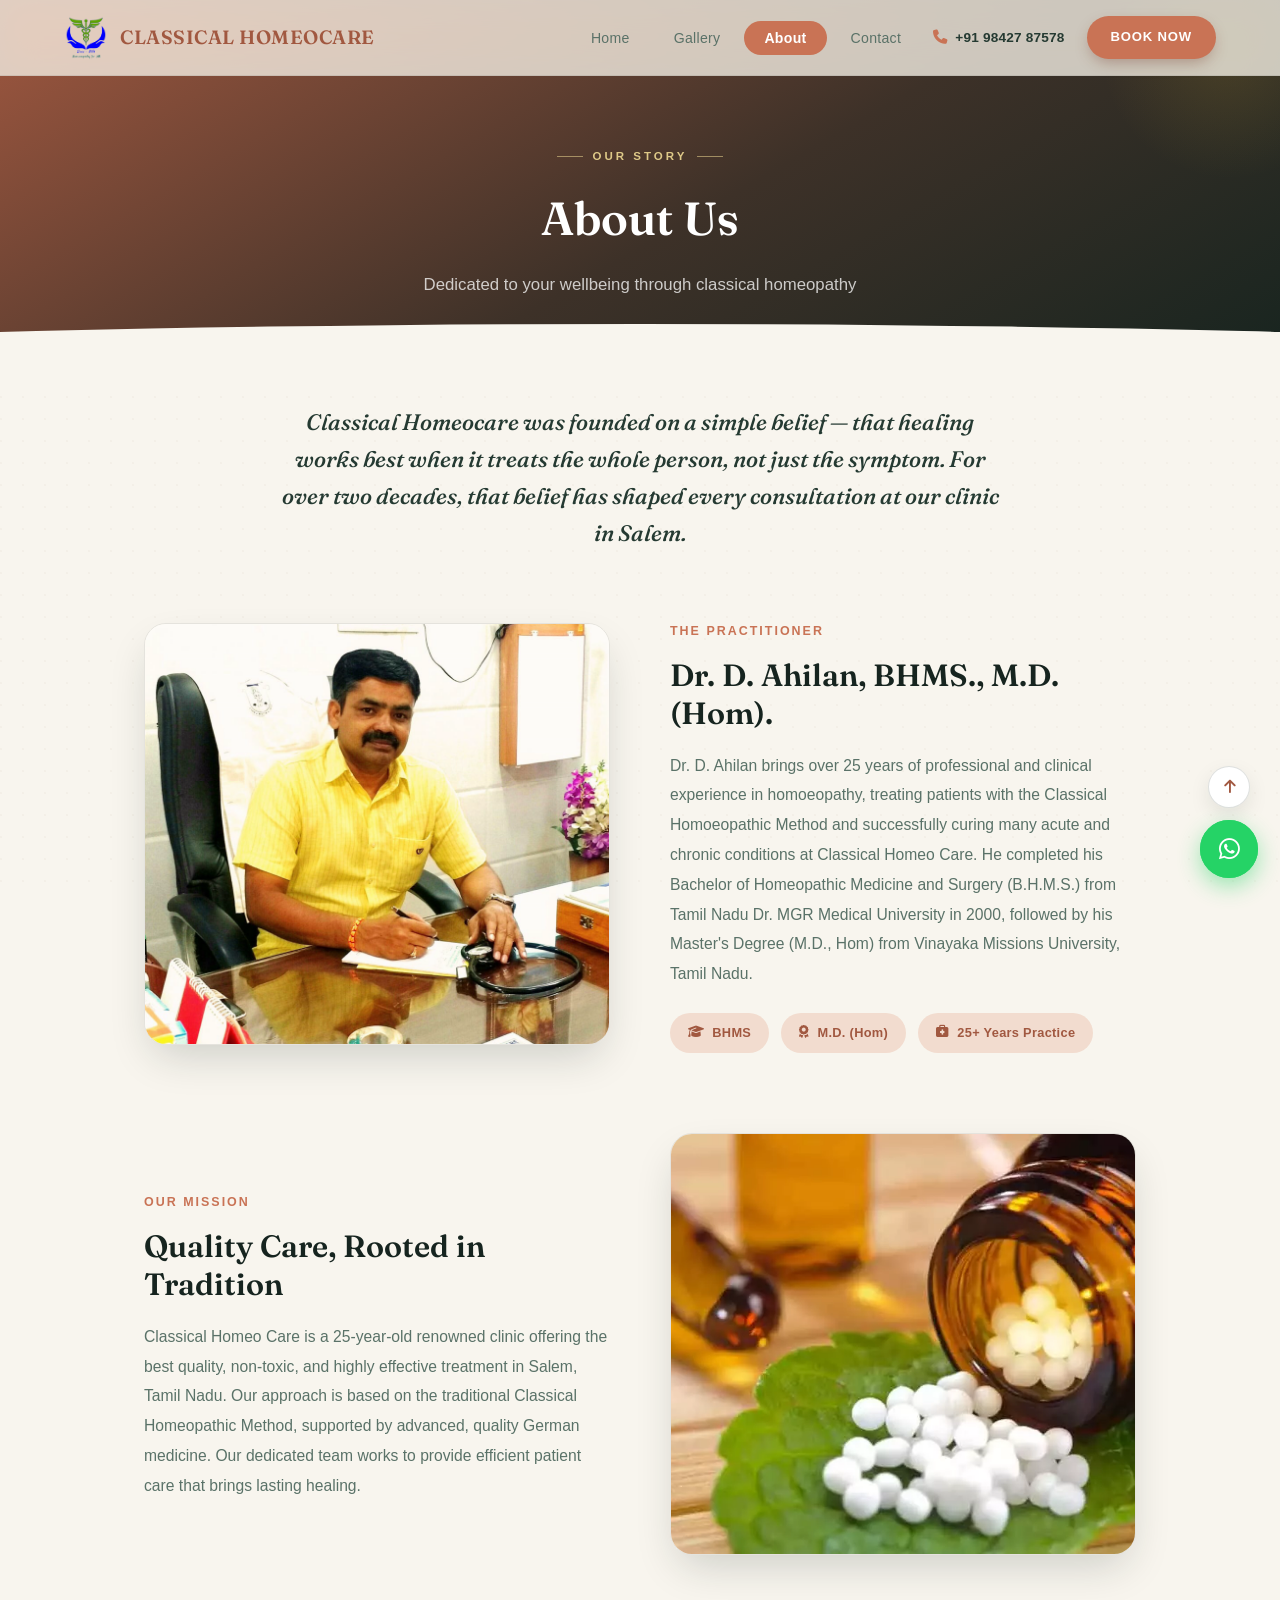
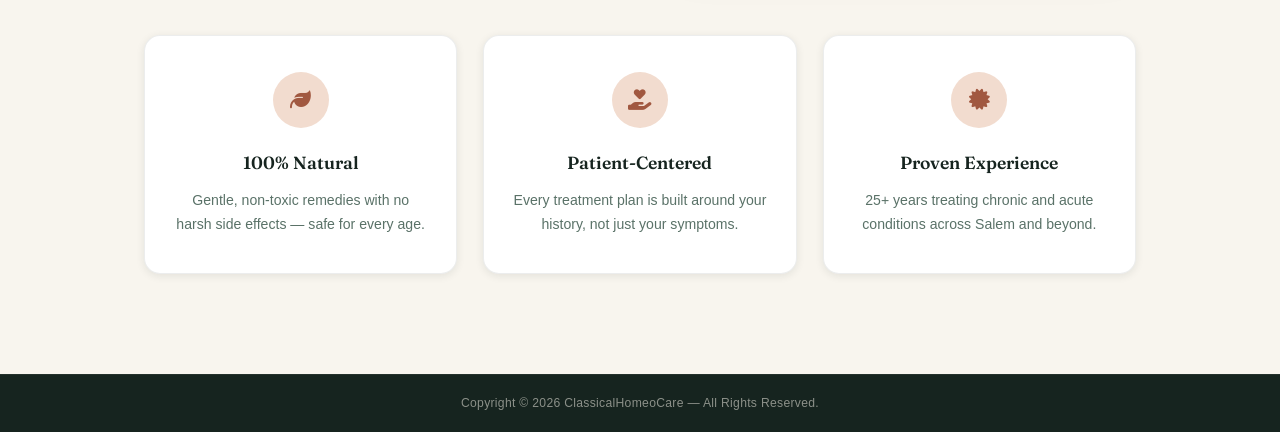
==== commit 1ea6b965: "Update index.html" ====
--- a/about/index.html
+++ b/about/index.html
@@ -85,7 +85,7 @@
             <div class="value-card">
                 <div class="value-icon"><i class="fas fa-certificate"></i></div>
                 <h3>Proven Experience</h3>
-                <p>23+ years treating chronic and acute conditions across Salem and beyond.</p>
+                <p>25+ years treating chronic and acute conditions across Salem and beyond.</p>
             </div>
         </div>
     </section>
--- a/style.css
+++ b/style.css
@@ -1,42 +1,41 @@
 /* ═══════════════════════════════════════════════════════════
-   Classical Homeocare — "Tincture" Design System
-   An apothecary-glass identity: deep bottle-green grounds,
-   brass dosage rings, and a rust tincture-red accent — built
-   around the visual language of dilution and potency.
+   Classical Homeocare — "Cypress & Clay" Design System
+   Cool cypress-teal greens grounded on warm ivory, with a
+   soft terracotta-clay accent — modern, calm, distinctive.
    ═══════════════════════════════════════════════════════════ */
 
 /* ── Design Tokens ── */
 :root {
-  --paper:        #EDEAE0;
-  --paper-deep:   #E1DCCB;
+  --paper:        #F8F5EE;
+  --paper-deep:   #EDE6D5;
   --card:         #FFFFFF;
   --card-glass:   rgba(255, 255, 255, 0.88);
-  --ink:          #16261C;
-  --ink-soft:     #2C3B2E;
-  --ink-mute:     #5B6B5A;
-  --ink-faint:    #96A290;
-
-  --sage:         #A8472B;
-  --sage-deep:    #6E2E1B;
-  --sage-light:   #C97A54;
-  --sage-pale:    #F0DED1;
+  --ink:          #16241F;
+  --ink-soft:     #253A32;
+  --ink-mute:     #5A7268;
+  --ink-faint:    #9BAFA6;
+
+  --sage:         #C97355;
+  --sage-deep:    #A15840;
+  --sage-light:   #DB9A80;
+  --sage-pale:    #F2DCCF;
 
   --gold:         #B7942E;
   --gold-soft:    #DEC988;
-  --clay:         #6E2E1B;
-  --clay-deep:    #16261C;
-
-  --evergreen:      #16261C;
-  --evergreen-deep: #0D1811;
-
-  --line:         rgba(22, 38, 28, 0.14);
-  --line-soft:    rgba(22, 38, 28, 0.08);
-
-  --shadow-xs:    0 1px 2px rgba(22,38,28,0.07);
-  --shadow-sm:    0 2px 8px rgba(22,38,28,0.09);
-  --shadow-md:    0 8px 24px -4px rgba(22,38,28,0.14);
-  --shadow-lg:    0 18px 44px -10px rgba(22,38,28,0.2);
-  --shadow-xl:    0 30px 70px -16px rgba(22,38,28,0.26);
+  --clay:         #A15840;
+  --clay-deep:    #16241F;
+
+  --evergreen:      #2F5C4E;
+  --evergreen-deep: #16241F;
+
+  --line:         rgba(22, 36, 31, 0.14);
+  --line-soft:    rgba(22, 36, 31, 0.08);
+
+  --shadow-xs:    0 1px 2px rgba(22,36,31,0.07);
+  --shadow-sm:    0 2px 8px rgba(22,36,31,0.09);
+  --shadow-md:    0 8px 24px -4px rgba(22,36,31,0.14);
+  --shadow-lg:    0 18px 44px -10px rgba(22,36,31,0.2);
+  --shadow-xl:    0 30px 70px -16px rgba(22,36,31,0.26);
 
   --radius-xs:    4px;
   --radius-sm:    10px;
@@ -756,7 +755,7 @@
 .contact-section {
   padding: 110px 5%;
   text-align: center;
-  background: linear-gradient(150deg, var(--sage-deep) 0%, #3A2A1E 55%, var(--evergreen-deep) 100%);
+  background: linear-gradient(150deg, var(--sage-deep) 0%, #3D3128 55%, var(--evergreen-deep) 100%);
   color: var(--card);
   position: relative;
   overflow: hidden;
@@ -790,16 +789,16 @@
 .doctor-title { color: rgba(237,234,224,0.7); font-size: 0.88rem; letter-spacing: 0.4px; margin-bottom: 28px; }
 
 .whatsapp-contact { margin-top: 10px; }
-
-.whatsapp-link {
+.whatsapp-contact .whatsapp-link {
   display: inline-flex; align-items: center; gap: 12px;
   background: #25D366; color: white;
   padding: 16px 36px; border-radius: var(--radius-pill);
   font-size: 1rem; font-weight: 600;
   box-shadow: 0 4px 18px rgba(37,211,102,0.35);
   transition: all var(--t); letter-spacing: 0.3px;
-}
-.whatsapp-link:hover { background: #1EB954; transform: translateY(-3px); box-shadow: 0 8px 30px rgba(37,211,102,0.4); }
+  width: auto;
+}
+.whatsapp-contact .whatsapp-link:hover { background: #1EB954; transform: translateY(-3px); box-shadow: 0 8px 30px rgba(37,211,102,0.4); }
 
 /* ═══════════════════════════
    FAQ
@@ -851,6 +850,98 @@
   transition: max-height 0.4s var(--ease-slow);
 }
 .faq-answer-inner { padding: 0 24px 22px; color: var(--ink-mute); font-size: 0.92rem; line-height: 1.8; }
+
+/* ═══════════════════════════
+   CONTACT PAGE
+   ═══════════════════════════ */
+.contact-page-section { padding: 90px 5% 40px; max-width: 1100px; margin: 0 auto; }
+
+.contact-page-container {
+  display: grid;
+  grid-template-columns: 1fr 1fr;
+  align-items: stretch;
+  gap: 0;
+  background: var(--card);
+  border-radius: var(--radius-lg);
+  border: 1px solid var(--line-soft);
+  box-shadow: var(--shadow-lg);
+  overflow: hidden;
+}
+
+.contact-image-side { position: relative; min-height: 480px; }
+.contact-image-side img {
+  width: 100%;
+  height: 100%;
+  min-height: 480px;
+  object-fit: cover;
+  display: block;
+}
+
+.contact-details-side {
+  padding: 56px 48px;
+  display: flex;
+  flex-direction: column;
+  justify-content: center;
+}
+.contact-details-side h2 {
+  font-family: var(--font-display);
+  font-weight: 600;
+  font-size: clamp(1.6rem, 2.4vw, 2rem);
+  color: var(--ink);
+  margin-bottom: 30px;
+}
+
+.contact-item { margin-bottom: 16px; }
+.contact-item a {
+  display: flex;
+  align-items: center;
+  gap: 14px;
+  padding: 16px 20px;
+  background: var(--paper);
+  border: 1px solid var(--line-soft);
+  border-radius: var(--radius-md);
+  color: var(--ink-soft);
+  font-size: 0.98rem;
+  font-weight: 500;
+  transition: all var(--t);
+}
+.contact-item a i {
+  width: 20px;
+  text-align: center;
+  color: var(--sage);
+  font-size: 1.05rem;
+}
+.contact-item a:hover {
+  background: var(--sage-pale);
+  border-color: var(--sage-light);
+  transform: translateX(4px);
+}
+
+.contact-whatsapp { margin-top: 8px; }
+.contact-whatsapp .whatsapp-link {
+  display: flex;
+  align-items: center;
+  justify-content: center;
+  gap: 10px;
+  width: 100%;
+  padding: 16px 20px;
+  background: #25D366;
+  color: #fff;
+  border-radius: var(--radius-md);
+  font-weight: 600;
+  font-size: 0.98rem;
+  box-shadow: 0 8px 22px rgba(37,211,102,0.3);
+  transition: all var(--t);
+}
+.contact-whatsapp .whatsapp-link i { font-size: 1.2rem; }
+.contact-whatsapp .whatsapp-link:hover { transform: translateY(-2px); box-shadow: 0 12px 28px rgba(37,211,102,0.4); }
+
+.contact-note {
+  margin-top: 18px;
+  text-align: center;
+  font-size: 0.85rem;
+  color: var(--ink-mute);
+}
 
 /* ═══════════════════════════
    CLINIC INFO SECTION
@@ -913,9 +1004,9 @@
 .ft {
   background: var(--ink);
   color: rgba(237,234,224,0.55);
-  padding: 38px 5%;
+  padding: 18px 4%;
   text-align: center;
-  font-size: 0.85rem;
+  font-size: 0.76rem;
   border-top: 1px solid rgba(255,255,255,0.06);
   letter-spacing: 0.3px;
 }
@@ -981,7 +1072,7 @@
    PAGE HERO (Sub-pages)
    ═══════════════════════════ */
 .page-hero {
-  background: linear-gradient(150deg, var(--sage-deep) 0%, #3A2A1E 55%, var(--evergreen-deep) 100%);
+  background: linear-gradient(150deg, var(--sage-deep) 0%, #3D3128 55%, var(--evergreen-deep) 100%);
   padding: 138px 5% 84px;
   text-align: center;
   color: var(--card);
@@ -1335,6 +1426,9 @@
   .gallery-container { grid-template-columns: repeat(2, 1fr); }
   .about-block { gap: 40px; }
   .about-block-media img { height: 340px; }
+
+  .contact-image-side, .contact-image-side img { min-height: 400px; }
+  .contact-details-side { padding: 44px 36px; }
   .values-grid { gap: 18px; }
   .testimonial-track { grid-template-columns: repeat(2, 1fr); }
   .stats-grid { grid-template-columns: repeat(2, 1fr); row-gap: 30px; }
@@ -1434,6 +1528,12 @@
   .page-hero { padding: 100px 5% 56px; }
   .page-hero-eyebrow { font-size: 0.66rem; letter-spacing: 2px; }
   .page-hero::before { width: 180px; height: 180px; top: -60px; right: -60px; }
+
+  .contact-page-section { padding: 56px 5% 20px; }
+  .contact-page-container { grid-template-columns: 1fr; }
+  .contact-image-side, .contact-image-side img { min-height: 220px; }
+  .contact-details-side { padding: 34px 26px; }
+  .contact-details-side h2 { text-align: center; }
   .hours-container { padding: 20px 22px; }
 
   .floating-actions { right: 16px; bottom: 16px; }
@@ -1482,7 +1582,10 @@
   .page-hero { padding: 88px 5% 38px; }
   .page-hero h1 { font-size: 1.5rem; }
 
-  .whatsapp-link { padding: 14px 28px; font-size: 0.9rem; }
+  .contact-details-side { padding: 28px 20px; }
+  .contact-item a { padding: 14px 16px; font-size: 0.92rem; }
+
+  .whatsapp-contact .whatsapp-link { padding: 14px 28px; font-size: 0.9rem; }
 
   .hours-container { gap: 8px 12px; padding: 18px; }
   .hours-day, .hours-time { font-size: 0.85rem; }
